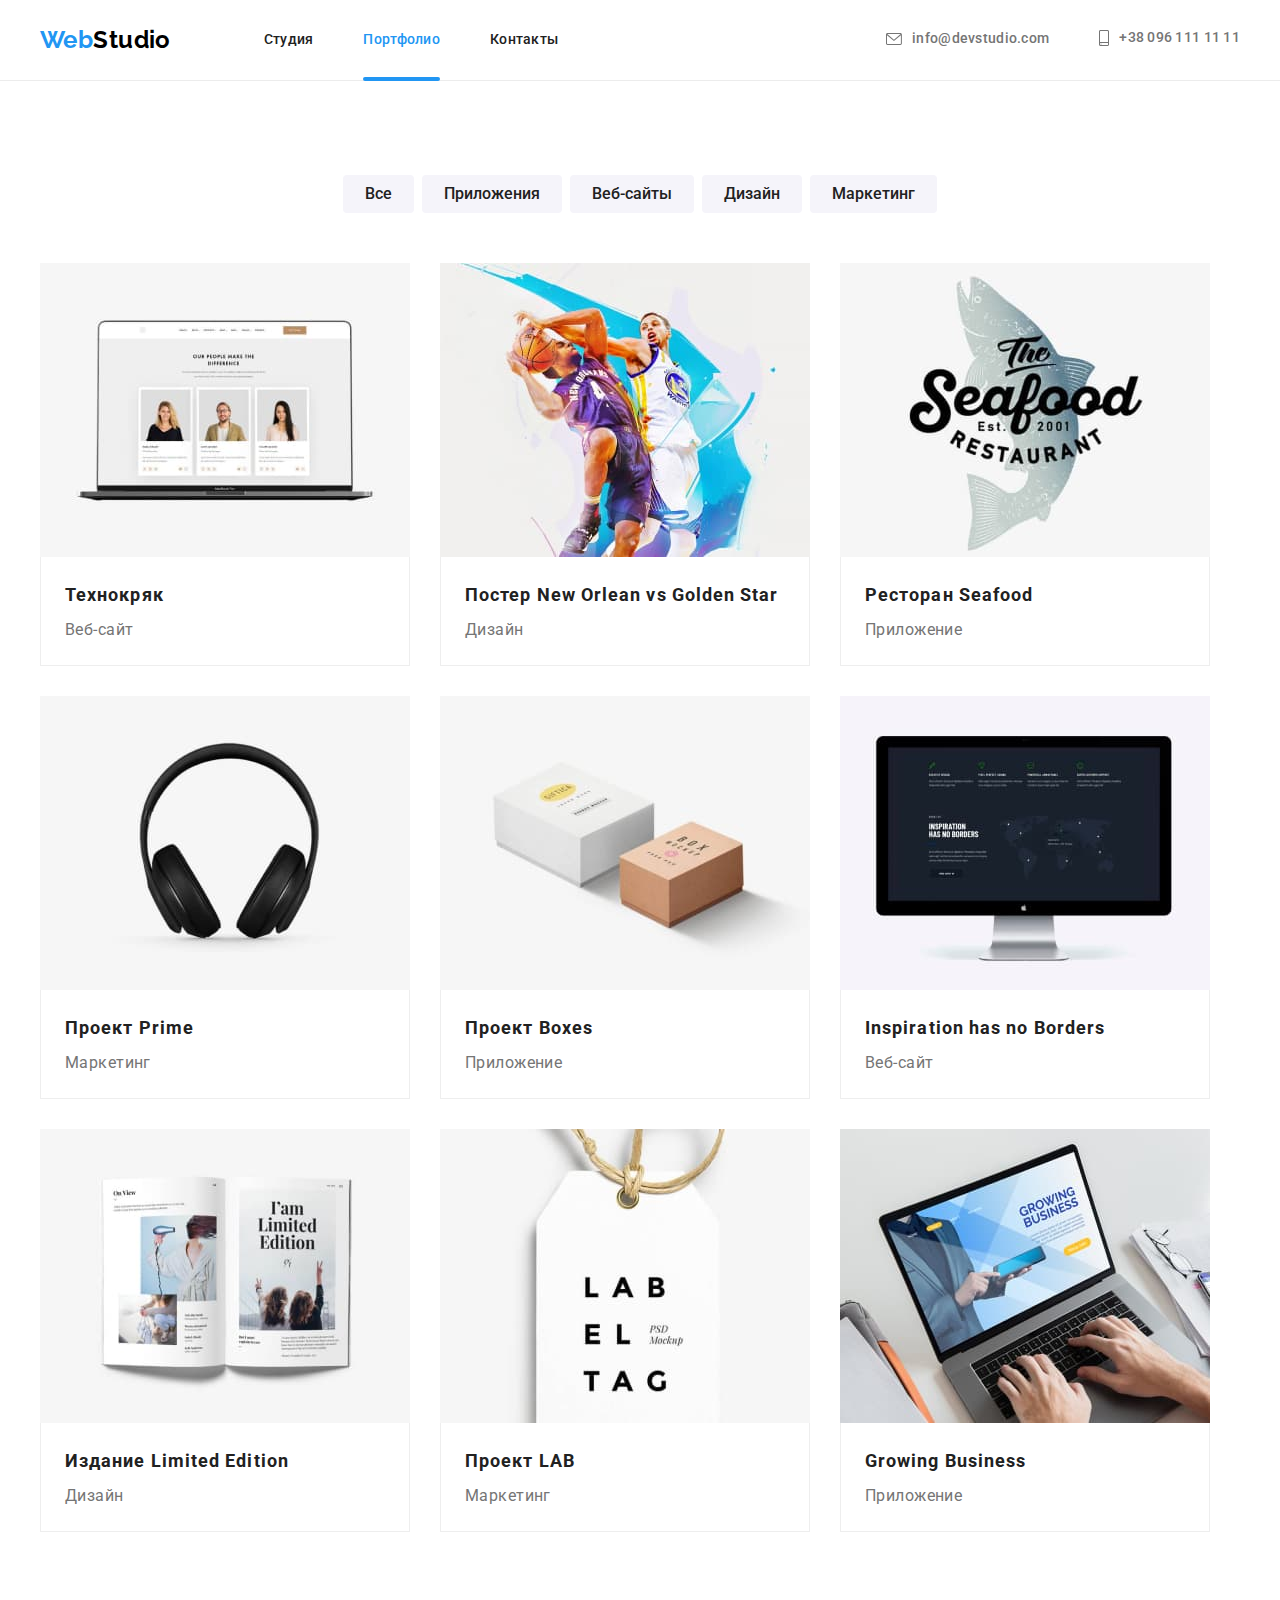
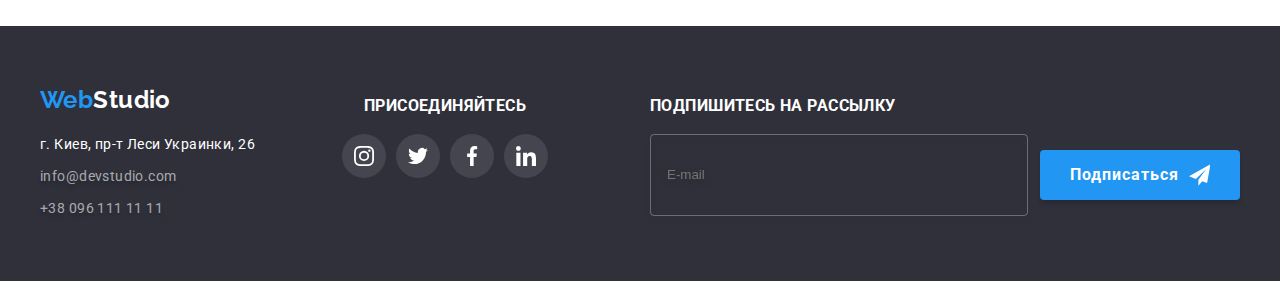
==== portfolio.html @ 9d2667f2 "Закончил разметку блоков" ====
<!DOCTYPE html>
<html lang="ru">
<head>
    <meta charset="UTF-8">
    <meta http-equiv="X-UA-Compatible" content="IE=edge">
    <meta name="viewport" content="width=device-width, initial-scale=1.0">
    <title>Портфолио</title>
    <link rel="preconnect" href="https://fonts.googleapis.com">
    <link rel="preconnect" href="https://fonts.gstatic.com" crossorigin>
    <link href="https://fonts.googleapis.com/css2?family=Raleway:wght@700&family=Roboto:wght@400;500;700;900&display=swap"
        rel="stylesheet">
    <link rel="stylesheet" href="https://cdnjs.cloudflare.com/ajax/libs/modern-normalize/1.1.0/modern-normalize.min.css"
        integrity="sha512-wpPYUAdjBVSE4KJnH1VR1HeZfpl1ub8YT/NKx4PuQ5NmX2tKuGu6U/JRp5y+Y8XG2tV+wKQpNHVUX03MfMFn9Q=="
        crossorigin="anonymous" referrerpolicy="no-referrer" />
    <link rel="stylesheet" href="css/main.min.css" />
</head>
<body>
    
    <!-- Шапка -->
    <header class="header">
        <div class="container">
            <!-- Навигация по сайту -->
            <a href="./index.html" class="logo logo__head" lang="en">
                <span class="logo__accent">Web</span>Studio
            </a>
            <nav>
                <ul class="site-nav">
                    <li class="site-nav__item"><a href="./index.html"
                            class="site-nav__link">Студия</a></li>
                    <li class="site-nav__item"><a href="./portfolio.html" class="site-nav__link site-nav__link--current">Портфолио</a></li>
                    <li class="site-nav__item"><a href="#" class="site-nav__link">Контакты</a></li>
                </ul>
            </nav>
            <ul class="contact-nav">
                <li class="contact-nav__item">
                    <a href="mailto:info@devstudio.com" class="contact-nav__link">
                        <svg class="contact-nav__icon contact-nav__icon--mail">
                            <use href="./images/icons.svg#icon-envelope-hover"></use>
                        </svg>
                        info@devstudio.com</a>
                </li>
                <li class="contact-nav__item">
                    <a href="tel:+380961111111" class="contact-nav__link">
                        <svg class="contact-nav__icon contact-nav__icon--tel">
                            <use href="./images/icons.svg#icon-smartphone"></use>
                        </svg>
                        +38 096 111 11 11
                    </a>
                </li>
            </ul>
        </div>
    </header>

    <!-- Раздел с уникальным контентом -->
    <main>
        <!-- Секция с набором проектов и их сортировкой -->
        <section class="section section--portfolio">
            <div class="container">
                <h1 class="section__title section__title--hide">Портфолио</h1>
                <ul class="filter">
                    <li class="filter__item"><button type="button" class="filter__button">Все</button></li>
                    <li class="filter__item"><button type="button" class="filter__button">Приложения</button></li>
                    <li class="filter__item"><button type="button" class="filter__button">Веб-сайты</button></li>
                    <li class="filter__item"><button type="button" class="filter__button">Дизайн</button></li>
                    <li class="filter__item"><button type="button" class="filter__button">Маркетинг</button></li>
                </ul>

                <ul class="card-set">
                    <li class="card-set__item">
                        <article class="project">
                            <a href="#" class="project__link"> 
                                <div class="poster">
                                    <p class="poster__text">Технокряк это современная площадка распространения коронавируса. Компании используют эту
                                        платформу для цифрового
                                        шпионажа и атак на защищённые сервера конкурентов.
                                    </p>
                                    <img class="poster__img" src="images/poster1.jpg" alt="Технокряк">
                                </div>
                                <div class="content">
                                    <h2 class="content__title">Технокряк</h2>
                                    <p class="content__text">Веб-сайт</p>
                                </div>
                            </a>
                        </article>
                    </li>
                    <li class="card-set__item">
                        <article class="project">
                            <a href="#" class="project__link">
                                <div class="poster">
                                    <p class="poster__text">Технокряк это современная площадка распространения коронавируса. 
                                        Компании используют эту платформу для цифрового
                                        шпионажа и атак на защищённые сервера конкурентов.
                                    </p>
                                    <img class="poster__img" src="images/poster2.jpg" alt="Постер New Orlean vs Golden Star">
                                </div>
                                <div class="content">
                                    <h2 class="content__title">Постер <span lang="en">New Orlean vs Golden Star</span></h2>
                                    <p class="content__text">Дизайн</p>
                                </div>
                            </a>
                        </article>
                    </li>
                    <li class="card-set__item">
                        <article class="project">
                            <a href="#" class="project__link">
                                <div class="poster">
                                    <p class="poster__text">Технокряк это современная площадка распространения коронавируса.
                                        Компании используют эту платформу для цифрового
                                        шпионажа и атак на защищённые сервера конкурентов.
                                    </p>
                                    <img src="images/poster3.jpg" alt="Ресторан Seafood" width="370">
                                </div>                           
                                <div class="content">
                                    <h2 class="content__title">Ресторан <span lang="en">Seafood</span></h2>
                                    <p class="content__text">Приложение</p>
                                </div>
                            </a>
                        </article>
                    </li>
                    <li class="card-set__item">
                        <article class="project">
                            <a href="#" class="project__link">
                                <div class="poster">
                                    <p class="poster__text">Технокряк это современная площадка распространения коронавируса.
                                        Компании используют эту платформу для цифрового
                                        шпионажа и атак на защищённые сервера конкурентов.
                                    </p>
                                    <img src="images/poster4.jpg" alt="Проект Prime" width="370">
                                </div>
                                <div class="content">
                                    <h2 class="content__title">Проект <span lang="en">Prime</span></h2>
                                    <p class="content__text">Маркетинг</p>
                                </div>
                            </a>
                        </article>
                    </li>
                    <li class="card-set__item">
                        <article class="project">
                            <a href="#" class="project__link">
                                <div class="poster">
                                    <p class="poster__text">Технокряк это современная площадка распространения коронавируса.
                                        Компании используют эту платформу для цифрового
                                        шпионажа и атак на защищённые сервера конкурентов.
                                    </p>
                                    <img src="images/poster5.jpg" alt="Проект Boxes" width="370">
                                </div> 
                                <div class="content">
                                    <h2 class="content__title">Проект <span lang="en">Boxes</span></h2>
                                    <p class="content__text">Приложение</p>
                                </div>
                            </a>
                        </article>
                    </li>
                    <li class="card-set__item">
                        <article class="project">
                            <a href="#" class="project__link">
                                <div class="poster">
                                    <p class="poster__text">Технокряк это современная площадка распространения коронавируса.
                                        Компании используют эту платформу для цифрового
                                        шпионажа и атак на защищённые сервера конкурентов.
                                    </p>
                                    <img src="images/poster6.jpg" alt="Inspiration has no Borders" width="370">
                                </div>
                                <div class="content">
                                    <h2 class="content__title" lang="en">Inspiration has no Borders</h2>
                                    <p class="content__text">Веб-сайт</p>
                                </div>
                            </a>
                        </article>
                    </li>
                    <li class="card-set__item">
                        <article class="project">
                            <a href="#" class="project__link">
                                <div class="poster">
                                    <p class="poster__text">Технокряк это современная площадка распространения коронавируса.
                                        Компании используют эту платформу для цифрового
                                        шпионажа и атак на защищённые сервера конкурентов.
                                    </p>
                                    <img src="images/poster7.jpg" alt="Издание Limited Edition" width="370">
                                </div>
                                <div class="content">
                                    <h2 class="content__title">Издание <span lang="en">Limited Edition</span></h2>
                                    <p class="content__text">Дизайн</p>
                                </div>
                            </a>
                        </article>
                    </li>
                    <li class="card-set__item">
                        <article class="project">
                            <a href="#" class="project__link">
                                <div class="poster">
                                    <p class="poster__text">Технокряк это современная площадка распространения коронавируса.
                                        Компании используют эту платформу для цифрового
                                        шпионажа и атак на защищённые сервера конкурентов.
                                    </p>
                                    <img src="images/poster8.jpg" alt="Проект LAB" width="370">
                                </div>
                                <div class="content">
                                    <h2 class="content__title">Проект <span lang="en">LAB</span></h2>
                                    <p class="content__text">Маркетинг</p>
                                </div>
                            </a>
                        </article>
                    </li>
                    <li class="card-set__item">
                        <article class="project">
                            <a href="#" class="project__link">
                                <div class="poster">
                                    <p class="poster__text">Технокряк это современная площадка распространения коронавируса.
                                        Компании используют эту платформу для цифрового
                                        шпионажа и атак на защищённые сервера конкурентов.
                                    </p>
                                    <img src="images/poster9.jpg" alt="Growing Business" width="370">
                                </div>
                                <div class="content">
                                    <h2 class="content__title" lang="en">Growing Business</h2>
                                    <p class="content__text">Приложение</p>
                                </div>
                            </a>
                        </article>
                    </li>
                </ul>
            </div>
        </section>
    </main>

    <!-- Подвал -->
    <footer class="footer">
        <div class="container">
            <div class="connection">
                <a href="./index.html" class="logo logo__foot" lang="en">
                    <span class="logo__accent">Web</span>Studio</a>
                <address>
                    <ul class="address">
                        <li class="address__item">
                            <a href="https://goo.gl/maps/6MaBWdPsoocgWnQo9" class="address__link">
                                г. Киев, пр-т Леси Украинки, 26</a>
                        </li>
                        <li class="address__item">
                            <a href="mailto:info@devstudio.com" class="address__link--opacity">info@devstudio.com</a>
                        </li>
                        <li class="address__item">
                            <a href="tel:+380961111111" class="address__link--opacity">+38 096 111 11 11</a>
                        </li>
                    </ul>
                </address>
            </div>
            <div class="join-us">
                <h3 class="join-us__title">Присоединяйтесь</h3>
                <ul class="colladge-join">
                    <li class="colladge-join__item">
                        <a href="https://www.instagram.com/" class="colladge-join__link">
                            <svg class="colladge-join__icon">
                                <use href="./images/icons.svg#icon-instagram"></use>
                            </svg>
                        </a>
                    </li>
                    <li class="colladge-join__item">
                        <a href="https://twitter.com/" class="colladge-join__link">
                            <svg class="colladge-join__icon">
                                <use href="./images/icons.svg#icon-twitter"></use>
                            </svg>
                        </a>
                    </li>
                    <li class="colladge-join__item">
                        <a href="https://facebook.com/" class="colladge-join__link">
                            <svg class="colladge-join__icon">
                                <use href="./images/icons.svg#icon-facebook"></use>
                            </svg>
                        </a>
                    </li>
                    <li class="colladge-join__item">
                        <a href="https://linkedin.com/" class="colladge-join__link">
                            <svg class="colladge-join__icon">
                                <use href="./images/icons.svg#icon-linkedin"></use>
                            </svg>
                        </a>
                    </li>
                </ul>
            </div>
            <form class="subscribe">
                <h3 class="subscribe__title">Подпишитесь на рассылку</h3>
                <div class="subscribe__field">
                    <label class="subscribe__label">
                        <input type="email" name="email" class="subscribe__input" placeholder="E-mail" />
                    </label>
                    <button type="submit" class="button subscribe__button">
                        <span class="subscribe__button--text">
                            Подписаться
                            <svg class="subscribe__icon">
                                <use href="./images/icons.svg#telegram"></use>
                            </svg>
                        </span>
                    </button>
                </div>
            </form>
        </div>
    </footer>
</body>
</html>
---- css/main.min.css ----
body{margin:auto;background-color:#fff;color:#757575;font-family:Roboto,sans-serif;font-size:14px;font-weight:400;letter-spacing:.03em}h1,h2,h3,h4,h5,h6,p,ul{margin-top:0;margin-bottom:0}ul{padding:0;list-style:none}@media screen and (min-width: 480px){.container{width:480px;margin:0 auto;padding-left:15px;padding-right:15px}}@media screen and (min-width: 768px){.container{width:768px}}@media screen and (min-width: 1200px){.container{width:1200px}}.button{text-align:center;color:#fff;background-color:#2196f3;-webkit-box-shadow:0px 4px 4px rgba(0,0,0,0.15);box-shadow:0px 4px 4px rgba(0,0,0,0.15);font-family:Roboto,sans-serif;font-weight:700;font-size:16px;line-height:1.87;letter-spacing:0.06em;cursor:pointer;border:none;border-radius:4px;padding:10px 30px;margin:0 auto;width:200px;height:50px;-webkit-transition:color 250ms cubic-bezier(0.4, 0, 0.2, 1),background-color 250ms cubic-bezier(0.4, 0, 0.2, 1);transition:color 250ms cubic-bezier(0.4, 0, 0.2, 1),background-color 250ms cubic-bezier(0.4, 0, 0.2, 1)}.button:hover,.button:focus{color:#2196f3;background-color:#fff}.logo{color:#000;font-family:Raleway, sans-serif;font-weight:700;font-size:26px;line-height:1.2;text-decoration:none}@media screen and (min-width: 480px){.section{margin:auto;color:var(--primary-text-color);line-height:1.71}}@media screen and (min-width: 1200px){.section{margin-bottom:94px}}.section--team{background-color:#f5f4fa}@media screen and (min-width: 1200px){.section--team{margin-bottom:0}}@media screen and (min-width: 1200px){.section--clients{margin-bottom:0}}@media screen and (min-width: 480px){.section__title{color:#212121;font-weight:700;font-size:28px;line-height:1.17;text-align:center}}@media screen and (min-width: 1200px){.section__title{font-size:36px;margin-bottom:50px}}.section__title--hide{display:none}@media screen and (min-width: 480px){.section__title--team{padding-top:60px;margin-bottom:30px}}@media screen and (min-width: 1200px){.section__title--team{padding-top:94px;margin-bottom:50px}}.section--portfolio{margin-bottom:0}@media screen and (min-width: 480px){.section--hide{display:none}}@media screen and (min-width: 768px){.section--hide{display:none}}@media screen and (min-width: 1200px){.section--hide{display:-webkit-box;display:-ms-flexbox;display:flex}}.header{border-bottom:1px solid #ececec}@media screen and (min-width: 480px){.header .container{display:-webkit-box;display:-ms-flexbox;display:flex}}@media screen and (min-width: 768px){.header .container{-webkit-box-align:center;-ms-flex-align:center;align-items:center;-webkit-box-pack:start;-ms-flex-pack:start;justify-content:flex-start}}@media screen and (min-width: 480px){.logo{font-size:24px;line-height:1.16}}.logo__accent{color:#2196f3}@media screen and (min-width: 480px){.site-nav{display:none}}@media screen and (min-width: 768px){.site-nav{display:-webkit-box;display:-ms-flexbox;display:flex;margin-left:88px}}@media screen and (min-width: 1200px){.site-nav{margin-left:93px}}.site-nav__item{position:relative}.site-nav__item:not(:last-child){margin-right:50px}.site-nav__link{display:block;padding-top:32px;padding-bottom:32px;color:#212121;font-weight:500;line-height:1.14;letter-spacing:0.02em;text-decoration:none}.site-nav__link:hover,.site-nav__link:focus{color:#2196f3}.site-nav__link--current{color:#2196f3}.site-nav__link--current::after{content:'';position:absolute;width:100%;height:4px;left:0;bottom:-1px;background-color:#2196f3;border-radius:2px}.contact-nav__link{display:-webkit-inline-box;display:-ms-inline-flexbox;display:inline-flex;-webkit-box-align:center;-ms-flex-align:center;align-items:center;color:#757575;font-weight:500;line-height:1.14;letter-spacing:0.02em;text-decoration:none;-webkit-transition:color 250ms cubic-bezier(0.4, 0, 0.2, 1);transition:color 250ms cubic-bezier(0.4, 0, 0.2, 1)}.contact-nav__link:hover,.contact-nav__link:focus{color:#2196f3}.contact-nav__link:hover .contact-nav__icon--mail,.contact-nav__link:focus .contact-nav__icon--mail{fill:#2196f3}.contact-nav__link:hover .contact-nav__icon--tel,.contact-nav__link:focus .contact-nav__icon--tel{fill:#2196f3}.contact-nav__icon{margin-right:10px;fill:#757575;-webkit-transition:fill 250ms cubic-bezier(0.4, 0, 0.2, 1);transition:fill 250ms cubic-bezier(0.4, 0, 0.2, 1)}.contact-nav__icon--mail{width:16px;height:12px}.contact-nav__icon--tel{width:10px;height:16px}@media screen and (min-width: 480px){.contact-nav{display:none}}@media screen and (min-width: 768px){.contact-nav{display:-webkit-box;display:-ms-flexbox;display:flex;-webkit-box-orient:vertical;-webkit-box-direction:normal;-ms-flex-direction:column;flex-direction:column;margin-left:auto}.contact-nav__item:last-child{margin-left:0}.contact-nav__item+.contact-nav__item{margin-top:10px}}@media screen and (min-width: 1200px){.contact-nav{-webkit-box-orient:horizontal;-webkit-box-direction:normal;-ms-flex-direction:row;flex-direction:row;margin-left:auto;-webkit-box-align:center;-ms-flex-align:center;align-items:center}.contact-nav__item:last-child{margin-left:50px}.contact-nav__item+.contact-nav__item{margin-top:0}}@media screen and (min-width: 480px){.hero{margin:auto;max-width:480px;height:400px;text-align:center;background-image:-webkit-gradient(linear, left top, right top, from(rgba(47,48,58,0.4)), to(rgba(47,48,58,0.4))),url(../images/hero.jpg);background-image:linear-gradient(to right, rgba(47,48,58,0.4), rgba(47,48,58,0.4)),url(../images/hero.jpg);margin-bottom:60px}}@media screen and (min-width: 768px){.hero{max-width:768px;background-image:-webkit-gradient(linear, left top, right top, from(rgba(47,48,58,0.4)), to(rgba(47,48,58,0.4))),url(../images/hero.jpg);background-image:linear-gradient(to right, rgba(47,48,58,0.4), rgba(47,48,58,0.4)),url(../images/hero.jpg)}}@media screen and (min-width: 1200px){.hero{background-color:#2f303a;text-align:center;margin-bottom:94px;max-width:1600px;height:600px;margin-bottom:94px;background-image:-webkit-gradient(linear, left top, right top, from(rgba(47,48,58,0.4)), to(rgba(47,48,58,0.4))),url(../images/hero.jpg);background-image:linear-gradient(to right, rgba(47,48,58,0.4), rgba(47,48,58,0.4)),url(../images/hero.jpg)}}@media screen and (min-width: 480px){.hero__title{font-size:26px;line-height:1.62;text-align:center;letter-spacing:0.06em;text-transform:uppercase;color:#fff;padding-top:118px;margin-bottom:30px}}@media screen and (min-width: 1200px){.hero__title{font-size:44px;line-height:1.36;padding-top:200px}}@media screen and (min-width: 480px){.features{display:-webkit-box;display:-ms-flexbox;display:flex;-webkit-box-orient:vertical;-webkit-box-direction:normal;-ms-flex-direction:column;flex-direction:column}}@media screen and (min-width: 768px){.features{-webkit-box-orient:horizontal;-webkit-box-direction:normal;-ms-flex-direction:row;flex-direction:row;-ms-flex-wrap:wrap;flex-wrap:wrap;-webkit-box-pack:justify;-ms-flex-pack:justify;justify-content:space-between}}@media screen and (min-width: 1200px){.features{-ms-flex-wrap:nowrap;flex-wrap:nowrap;width:calc((100% - 90px) / 4);color:#757575}}@media screen and (min-width: 480px){.features__item{display:-webkit-box;display:-ms-flexbox;display:flex;-webkit-box-orient:vertical;-webkit-box-direction:normal;-ms-flex-direction:column;flex-direction:column;margin-bottom:30px}.features__item:last-child{margin-bottom:60px}}@media screen and (min-width: 768px){.features__item{-webkit-box-align:center;-ms-flex-align:center;align-items:center;max-width:354px}}@media screen and (min-width: 1200px){.features__item{max-width:270px;margin-bottom:0}.features__item:not(:last-child){margin-right:30px}.features__item:last-child{margin-bottom:0}}.features__title{color:#212121;font-size:14px;line-height:1.14;font-weight:700;text-transform:uppercase;text-align:center;margin-bottom:10px}@media screen and (min-width: 480px){.features__wrap{display:-webkit-box;display:-ms-flexbox;display:flex;-webkit-box-orient:vertical;-webkit-box-direction:normal;-ms-flex-direction:column;flex-direction:column;-webkit-box-align:center;-ms-flex-align:center;align-items:center;background:#f5f4fa;border-radius:4px;margin-bottom:30px;max-width:450px}}@media screen and (min-width: 768px){.features__wrap{max-width:354px}}@media screen and (min-width: 1200px){.features__wrap{display:-webkit-inline-box;display:-ms-inline-flexbox;display:inline-flex;max-width:270px}}@media screen and (min-width: 480px){.features__icon{width:70px;height:70px;margin:25px 190px}}@media screen and (min-width: 1200px){.features__icon{margin:25px 100px}}.our-work{display:-webkit-box;display:-ms-flexbox;display:flex}.our-work__item{position:relative;display:-webkit-inline-box;display:-ms-inline-flexbox;display:inline-flex}.our-work__item:not(:last-child){margin-right:30px}.description{position:absolute;width:100%;height:70px;left:0;bottom:0;background:rgba(47,48,58,0.8)}.description__text{padding:27px 82px;font-weight:700;line-height:16px;text-align:center;text-transform:uppercase;color:#fff}@media screen and (min-width: 480px){.our-team{font-size:16px;line-height:19px;display:-webkit-box;display:-ms-flexbox;display:flex;-webkit-box-orient:vertical;-webkit-box-direction:normal;-ms-flex-direction:column;flex-direction:column;color:#757575;padding-bottom:60px}}@media screen and (min-width: 768px){.our-team{-webkit-box-orient:horizontal;-webkit-box-direction:normal;-ms-flex-direction:row;flex-direction:row;-ms-flex-wrap:wrap;flex-wrap:wrap;-webkit-box-pack:justify;-ms-flex-pack:justify;justify-content:space-between}}@media screen and (min-width: 1200px){.our-team{-ms-flex-wrap:nowrap;flex-wrap:nowrap;padding-bottom:94px}}@media screen and (min-width: 480px){.our-team__item{background:#fff;-webkit-box-shadow:0px 1px 3px rgba(0,0,0,0.12),0px 1px 1px rgba(0,0,0,0.14),0px 2px 1px rgba(0,0,0,0.2);box-shadow:0px 1px 3px rgba(0,0,0,0.12),0px 1px 1px rgba(0,0,0,0.14),0px 2px 1px rgba(0,0,0,0.2);border-radius:0px 0px 4px 4px}.our-team__item:not(:last-child){margin-bottom:30px}}@media screen and (min-width: 768px){.our-team__item:not(:last-child){margin-bottom:0px}.our-team__item:nth-child(-n+2){margin-bottom:30px}}@media screen and (min-width: 1200px){.our-team__item:not(:last-child){margin-right:30px;margin-bottom:0}}.workers__title{text-align:center;color:#212121;font-weight:500;font-size:16px;line-height:18.75px;margin-bottom:10px}@media screen and (min-width: 480px){.workers__photo{max-width:450px;display:block;margin-bottom:30px}}@media screen and (min-width: 768px){.workers__photo{max-width:354px}}@media screen and (min-width: 1200px){.workers__photo{max-width:270px}}.workers__text{text-align:center;margin-bottom:16px}.colladge{display:-webkit-box;display:-ms-flexbox;display:flex;-webkit-box-pack:center;-ms-flex-pack:center;justify-content:center;padding-bottom:30px}.colladge__link{display:-webkit-inline-box;display:-ms-inline-flexbox;display:inline-flex;width:44px;height:44px;background-size:contain;border-radius:50%;background-color:#fff;-webkit-transition:background-color 250ms cubic-bezier(0.4, 0, 0.2, 1);transition:background-color 250ms cubic-bezier(0.4, 0, 0.2, 1)}.colladge__link:hover,.colladge__link:focus{background-color:#2196f3}.colladge__link:hover .colladge__icon,.colladge__link:focus .colladge__icon{fill:#fff}.colladge__icon{width:20px;height:20px;margin:12px;fill:#afb1b8;-webkit-transition:fill 250ms cubic-bezier(0.4, 0, 0.2, 1);transition:fill 250ms cubic-bezier(0.4, 0, 0.2, 1)}.colladge__item:not(:last-child){margin-right:10px}@media screen and (min-width: 480px){.client-list{display:-webkit-box;display:-ms-flexbox;display:flex;-ms-flex-wrap:wrap;flex-wrap:wrap;-webkit-box-pack:justify;-ms-flex-pack:justify;justify-content:space-between}.client-list__item{margin-bottom:30px}.client-list__item:nth-last-child(-n+2){margin-bottom:60px}}@media screen and (min-width: 768px){.client-list{-webkit-box-pack:center;-ms-flex-pack:center;justify-content:center}.client-list__item{margin-right:30px}.client-list__item:nth-last-child(3n+1){margin-right:0}}@media screen and (min-width: 1200px){.client-list{-webkit-box-orient:horizontal;-webkit-box-direction:normal;-ms-flex-direction:row;flex-direction:row;-webkit-box-pack:center;-ms-flex-pack:center;justify-content:center}.client-list__item:not(:last-child){margin-right:30px}}.client-list__link{display:block;width:170px;height:92px;border:1px solid;color:#afb1b8;-webkit-box-sizing:border-box;box-sizing:border-box;border-radius:4px;-webkit-transition:color 250ms cubic-bezier(0.4, 0, 0.2, 1);transition:color 250ms cubic-bezier(0.4, 0, 0.2, 1)}@media screen and (min-width: 480px){.client-list__link{position:relative;min-width:210px}}@media screen and (min-width: 768px){.client-list__link{min-width:226px}}@media screen and (min-width: 1200px){.client-list__link{min-width:170px}}.client-list__link:hover,.client-list__link:focus{color:#2196f3}.client-list__link:hover .client-list__icon--corp1,.client-list__link:focus .client-list__icon--corp1,.client-list__link:hover .client-list__icon--corp2,.client-list__link:focus .client-list__icon--corp2,.client-list__link:hover .client-list__icon--corp3,.client-list__link:focus .client-list__icon--corp3,.client-list__link:hover .client-list__icon--corp4,.client-list__link:focus .client-list__icon--corp4,.client-list__link:hover .client-list__icon--corp5,.client-list__link:focus .client-list__icon--corp5,.client-list__link:hover .client-list__icon--corp6,.client-list__link:focus .client-list__icon--corp6{fill:#2196f3}.client-list__icon{fill:#afb1b8;-webkit-transition:fill 250ms cubic-bezier(0.4, 0, 0.2, 1);transition:fill 250ms cubic-bezier(0.4, 0, 0.2, 1)}.client-list__icon--corp1{content:'';position:absolute;top:50%;left:50%;-webkit-transform:translate(-50%, -50%);transform:translate(-50%, -50%);width:41px;height:46.7px}.client-list__icon--corp2{content:'';position:absolute;top:50%;left:50%;-webkit-transform:translate(-50%, -50%);transform:translate(-50%, -50%);width:40px;height:52px}.client-list__icon--corp3{content:'';position:absolute;top:50%;left:50%;-webkit-transform:translate(-50%, -50%);transform:translate(-50%, -50%);width:43px;height:41px}.client-list__icon--corp4{content:'';position:absolute;top:50%;left:50%;-webkit-transform:translate(-50%, -50%);transform:translate(-50%, -50%);width:84px;height:40px}.client-list__icon--corp5{content:'';position:absolute;top:50%;left:50%;-webkit-transform:translate(-50%, -50%);transform:translate(-50%, -50%);width:62px;height:45px}.client-list__icon--corp6{content:'';position:absolute;top:50%;left:50%;-webkit-transform:translate(-50%, -50%);transform:translate(-50%, -50%);width:94px;height:44px}.footer{background-color:#2f303a}@media screen and (min-width: 480px){.footer .container{display:-webkit-box;display:-ms-flexbox;display:flex;-webkit-box-orient:vertical;-webkit-box-direction:normal;-ms-flex-direction:column;flex-direction:column;-webkit-box-pack:center;-ms-flex-pack:center;justify-content:center}}@media screen and (min-width: 768px){.footer .container{-webkit-box-orient:horizontal;-webkit-box-direction:normal;-ms-flex-direction:row;flex-direction:row}.footer .container:last-child{-ms-flex-wrap:wrap;flex-wrap:wrap;-webkit-box-pack:justify;-ms-flex-pack:justify;justify-content:space-between}}@media screen and (min-width: 1200px){.footer .container{-webkit-box-orient:horizontal;-webkit-box-direction:normal;-ms-flex-direction:row;flex-direction:row}}@media screen and (min-width: 480px){.connection{display:-webkit-box;display:-ms-flexbox;display:flex;-webkit-box-orient:vertical;-webkit-box-direction:normal;-ms-flex-direction:column;flex-direction:column;-webkit-box-align:center;-ms-flex-align:center;align-items:center}}@media screen and (min-width: 768px){.connection{padding-left:61px}}@media screen and (min-width: 1200px){.connection{display:inline-block;padding-left:0}}.logo__foot{color:#fff;display:inline-block;padding-top:60px;margin-bottom:20px}@media screen and (min-width: 480px){.address{display:-webkit-box;display:-ms-flexbox;display:flex;-webkit-box-orient:vertical;-webkit-box-direction:normal;-ms-flex-direction:column;flex-direction:column;-webkit-box-align:center;-ms-flex-align:center;align-items:center;font-style:normal;padding-bottom:60px}}@media screen and (min-width: 1200px){.address{display:-webkit-box;display:-ms-flexbox;display:flex;-webkit-box-orient:vertical;-webkit-box-direction:normal;-ms-flex-direction:column;flex-direction:column;-webkit-box-align:start;-ms-flex-align:start;align-items:flex-start;font-style:normal;padding-bottom:60px}}.address__link{color:#fff;font-style:inherit;line-height:1.71;text-decoration:none}.address__link:hover,.address__link:focus{color:#fff}.address__link--opacity{color:rgba(255,255,255,0.6);line-height:1.71;text-decoration:none;text-shadow:0px 4px 4px rgba(0,0,0,0.25)}.address__item:not(:last-child){margin-bottom:8px}@media screen and (min-width: 480px){.join-us{display:-webkit-box;display:-ms-flexbox;display:flex;-webkit-box-orient:vertical;-webkit-box-direction:normal;-ms-flex-direction:column;flex-direction:column;-webkit-box-align:center;-ms-flex-align:center;align-items:center;padding:0;margin-bottom:60px}}@media screen and (min-width: 768px){.join-us{padding-top:65px;padding-right:74px;margin-bottom:0}}@media screen and (min-width: 1200px){.join-us{padding:72px 0 100px 78px}}.join-us__title{font-weight:700;line-height:16px;text-transform:uppercase;color:#fff;margin-bottom:20px}.colladge-join{display:-webkit-box;display:-ms-flexbox;display:flex}.colladge-join__item:not(:last-child){margin-right:10px}.colladge-join__link{display:-webkit-box;display:-ms-flexbox;display:flex;border-radius:50%;background-color:rgba(255,255,255,0.1);-webkit-transition:background-color 250ms cubic-bezier(0.4, 0, 0.2, 1);transition:background-color 250ms cubic-bezier(0.4, 0, 0.2, 1)}.colladge-join__link:hover,.colladge-join__link:focus{background-color:#2196f3}.colladge-join__icon{width:20px;height:20px;margin:12px;fill:#fff}.subscribe{display:-webkit-box;display:-ms-flexbox;display:flex;-webkit-box-orient:vertical;-webkit-box-direction:normal;-ms-flex-direction:column;flex-direction:column;font-weight:700;line-height:16px;text-transform:uppercase;color:#fff;padding-top:72px;padding-left:93px}@media screen and (min-width: 480px){.subscribe{display:-webkit-box;display:-ms-flexbox;display:flex;-webkit-box-orient:vertical;-webkit-box-direction:normal;-ms-flex-direction:column;flex-direction:column;-webkit-box-align:center;-ms-flex-align:center;align-items:center;padding:0}}@media screen and (min-width: 768px){.subscribe{padding-left:151px}}@media screen and (min-width: 1200px){.subscribe{display:-webkit-inline-box;display:-ms-inline-flexbox;display:inline-flex;padding-top:72px;padding-left:0;margin-left:93px;-webkit-box-align:start;-ms-flex-align:start;align-items:flex-start}}.subscribe__title{margin-bottom:20px}@media screen and (min-width: 480px){.subscribe__field{display:-webkit-box;display:-ms-flexbox;display:flex;-webkit-box-orient:vertical;-webkit-box-direction:normal;-ms-flex-direction:column;flex-direction:column;-webkit-box-align:center;-ms-flex-align:center;align-items:center;margin-bottom:60px;min-width:100%}}@media screen and (min-width: 1200px){.subscribe__field{display:-webkit-inline-box;display:-ms-inline-flexbox;display:inline-flex;-webkit-box-orient:horizontal;-webkit-box-direction:normal;-ms-flex-direction:row;flex-direction:row}}.subscribe__field::-webkit-input-placeholder{font-size:16px;line-height:1.25;display:-webkit-box;display:flex;-webkit-box-align:center;align-items:center;color:rgba(255,255,255,0.6)}.subscribe__field:-ms-input-placeholder{font-size:16px;line-height:1.25;display:-ms-flexbox;display:flex;-ms-flex-align:center;align-items:center;color:rgba(255,255,255,0.6)}.subscribe__field::-ms-input-placeholder{font-size:16px;line-height:1.25;display:-ms-flexbox;display:flex;-ms-flex-align:center;align-items:center;color:rgba(255,255,255,0.6)}.subscribe__field::placeholder{font-size:16px;line-height:1.25;display:-webkit-box;display:-ms-flexbox;display:flex;-webkit-box-align:center;-ms-flex-align:center;align-items:center;color:rgba(255,255,255,0.6)}@media screen and (min-width: 480px){.subscribe__label{margin-bottom:20px}}@media screen and (min-width: 1200px){.subscribe__label{margin-bottom:0;margin-right:12px}}@media screen and (min-width: 480px){.subscribe__button{margin:auto}}@media screen and (min-width: 1200px){.subscribe__button__label+.subscribe__button__button{margin-left:12px}}.subscribe__input{height:50px;padding-top:15px;padding-bottom:15px;padding-left:16px;border:1px solid rgba(255,255,255,0.3);-webkit-filter:drop-shadow(0px 4px 4px rgba(0,0,0,0.15));filter:drop-shadow(0px 4px 4px rgba(0,0,0,0.15));border-radius:4px;background:transparent;color:#fff;outline:none}@media screen and (min-width: 480px){.subscribe__input{min-width:450px}}@media screen and (min-width: 1200px){.subscribe__input{min-width:358px}}.subscribe__input:focus{border-color:#2196f3;-webkit-transition:border-color 250ms cubic-bezier(0.4, 0, 0.2, 1);transition:border-color 250ms cubic-bezier(0.4, 0, 0.2, 1)}.subscribe__button:hover .subscribe__icon,.subscribe__button:focus .subscribe__icon{fill:#2196f3}.subscribe__button--text{display:-webkit-box;display:-ms-flexbox;display:flex;-webkit-box-pack:center;-ms-flex-pack:center;justify-content:center;-webkit-box-align:center;-ms-flex-align:center;align-items:center}.subscribe__icon{width:24px;height:24px;fill:#fff;margin-left:10px;-webkit-transition:fill 250ms cubic-bezier(0.4, 0, 0.2, 1);transition:fill 250ms cubic-bezier(0.4, 0, 0.2, 1)}@media screen and (min-width: 480px){.filter{display:-webkit-box;display:-ms-flexbox;display:flex;-ms-flex-wrap:wrap;flex-wrap:wrap;-webkit-box-pack:start;-ms-flex-pack:start;justify-content:flex-start;padding-top:60px;margin-bottom:40px}.filter__item:not(:last-child){margin-right:8px}.filter__item:nth-child(-n+3){margin-bottom:15px}}@media screen and (min-width: 768px){.filter{-webkit-box-pack:center;-ms-flex-pack:center;justify-content:center;margin-bottom:30px}.filter__item:nth-child(-n+3){margin-bottom:0}}@media screen and (min-width: 1200px){.filter{padding-top:94px;margin-bottom:50px}}.filter__button{padding:6px 22px;text-align:center;color:#212121;background-color:#f5f4fa;font-family:Roboto,sans-serif;font-weight:500;font-size:16px;line-height:1.62;cursor:pointer;border:none;-webkit-box-shadow:none;box-shadow:none;border-radius:4px;-webkit-transition:color 250ms cubic-bezier(0.4, 0, 0.2, 1),background-color 250ms cubic-bezier(0.4, 0, 0.2, 1),-webkit-box-shadow 250ms cubic-bezier(0.4, 0, 0.2, 1);transition:color 250ms cubic-bezier(0.4, 0, 0.2, 1),background-color 250ms cubic-bezier(0.4, 0, 0.2, 1),-webkit-box-shadow 250ms cubic-bezier(0.4, 0, 0.2, 1);transition:color 250ms cubic-bezier(0.4, 0, 0.2, 1),background-color 250ms cubic-bezier(0.4, 0, 0.2, 1),box-shadow 250ms cubic-bezier(0.4, 0, 0.2, 1);transition:color 250ms cubic-bezier(0.4, 0, 0.2, 1),background-color 250ms cubic-bezier(0.4, 0, 0.2, 1),box-shadow 250ms cubic-bezier(0.4, 0, 0.2, 1),-webkit-box-shadow 250ms cubic-bezier(0.4, 0, 0.2, 1)}.filter__button:hover,.filter__button:focus{color:#fff;background-color:#2196f3;-webkit-box-shadow:0px 3px 1px rgba(0,0,0,0.1),0px 1px 2px rgba(0,0,0,0.08),0px 2px 2px rgba(0,0,0,0.12);box-shadow:0px 3px 1px rgba(0,0,0,0.1),0px 1px 2px rgba(0,0,0,0.08),0px 2px 2px rgba(0,0,0,0.12)}.card-set{font-size:16px;line-height:1.87}@media screen and (min-width: 480px){.card-set{display:-webkit-box;display:-ms-flexbox;display:flex;-webkit-box-orient:vertical;-webkit-box-direction:normal;-ms-flex-direction:column;flex-direction:column;padding-bottom:60px}}@media screen and (min-width: 768px){.card-set{-webkit-box-orient:horizontal;-webkit-box-direction:normal;-ms-flex-direction:row;flex-direction:row;-ms-flex-wrap:wrap;flex-wrap:wrap;padding-bottom:60px}}@media screen and (min-width: 1200px){.card-set{padding-bottom:94px}}.card-set__item{-webkit-box-shadow:none;box-shadow:none;-webkit-transition:-webkit-box-shadow 250ms cubic-bezier(0.4, 0, 0.2, 1);transition:-webkit-box-shadow 250ms cubic-bezier(0.4, 0, 0.2, 1);transition:box-shadow 250ms cubic-bezier(0.4, 0, 0.2, 1);transition:box-shadow 250ms cubic-bezier(0.4, 0, 0.2, 1), -webkit-box-shadow 250ms cubic-bezier(0.4, 0, 0.2, 1)}.card-set__item:hover,.card-set__item:focus{-webkit-box-shadow:0px 1px 1px rgba(0,0,0,0.12),0px 4px 4px rgba(0,0,0,0.06),1px 4px 6px rgba(0,0,0,0.16);box-shadow:0px 1px 1px rgba(0,0,0,0.12),0px 4px 4px rgba(0,0,0,0.06),1px 4px 6px rgba(0,0,0,0.16)}@media screen and (min-width: 480px){.card-set__item{max-width:450px;margin-bottom:30px}}@media screen and (min-width: 768px){.card-set__item{max-width:354px;margin-right:30px}.card-set__item:nth-child(2n){margin-right:0}.card-set__item:last-child{margin-bottom:0}}@media screen and (min-width: 1200px){.card-set__item{max-width:370px}.card-set__item:nth-child(2n){margin-right:30px}.card-set__item:nth-child(3n){margin-right:0}.card-set__item:nth-last-child(-n+3){margin-bottom:0}}.project__link{position:relative;text-decoration:none;color:#757575;background:#fff}.project__link:hover .poster::before,.project__link:hover .poster__text,.project__link:focus .poster::before,.project__link:focus .poster__text{-webkit-transform:translateY(0);transform:translateY(0)}@media screen and (min-width: 480px){.project__link{display:-webkit-box;display:-ms-flexbox;display:flex;-webkit-box-orient:vertical;-webkit-box-direction:normal;-ms-flex-direction:column;flex-direction:column;max-width:450px}}@media screen and (min-width: 768px){.project__link{max-width:354px}}@media screen and (min-width: 1200px){.project__link{max-width:370px}}.poster{position:relative;overflow:hidden;display:-webkit-inline-box;display:-ms-inline-flexbox;display:inline-flex}@media screen and (min-width: 480px){.poster{max-width:450px}}@media screen and (min-width: 768px){.poster{max-width:354px}}@media screen and (min-width: 1200px){.poster{max-width:370px}}.poster::before{content:'';display:-webkit-inline-box;display:-ms-inline-flexbox;display:inline-flex;position:absolute;width:100%;height:100%;top:0;left:0;background:rgba(33,150,243,0.9);-webkit-transform:translateY(calc(100% + 1px));transform:translateY(calc(100% + 1px));-webkit-transition:-webkit-transform 250ms cubic-bezier(0.4, 0, 0.2, 1);transition:-webkit-transform 250ms cubic-bezier(0.4, 0, 0.2, 1);transition:transform 250ms cubic-bezier(0.4, 0, 0.2, 1);transition:transform 250ms cubic-bezier(0.4, 0, 0.2, 1), -webkit-transform 250ms cubic-bezier(0.4, 0, 0.2, 1)}.poster__text{position:absolute;width:100%;height:100%;top:0;left:0;font-weight:400;font-size:18px;line-height:1.56;color:#fff;-webkit-transform:translateY(100%);transform:translateY(100%);-webkit-transition:-webkit-transform 250ms cubic-bezier(0.4, 0, 0.2, 1);transition:-webkit-transform 250ms cubic-bezier(0.4, 0, 0.2, 1);transition:transform 250ms cubic-bezier(0.4, 0, 0.2, 1);transition:transform 250ms cubic-bezier(0.4, 0, 0.2, 1), -webkit-transform 250ms cubic-bezier(0.4, 0, 0.2, 1)}@media screen and (min-width: 480px){.poster__text{padding:77px 24px}}@media screen and (min-width: 768px){.poster__text{padding:49px 24px}}@media screen and (min-width: 1200px){.poster__text{padding:63px 24px}}.content{border-left:1px solid #eeeeee;border-right:1px solid #eeeeee;border-bottom:1px solid #eeeeee;padding-top:20px}.content__title{color:#212121;font-weight:700;font-size:18px;line-height:2;letter-spacing:0.06em;margin-bottom:2px;padding-left:24px}.content__text{padding-bottom:20px;padding-left:24px}.backdrop{position:fixed;top:0;left:0;width:100%;height:100%;background-color:rgba(0,0,0,0.5)}.backdrop.is-hidden{opacity:0;pointer-events:none;visibility:hidden}.modal{position:absolute;top:50%;left:50%;-webkit-transform:translate(-50%, -50%);transform:translate(-50%, -50%);width:528px;height:581px;background-color:#fff}.modal__button{position:absolute;top:0;right:0;width:30px;height:30px;background:#ffffff;border:1px solid rgba(0,0,0,0.1);-webkit-box-sizing:border-box;box-sizing:border-box;border-radius:50%;margin-right:8px;margin-top:8px;padding:0}.modal__button:hover,.modal__button:focus{cursor:pointer}.modal__button:hover .modal__close-icon,.modal__button:focus .modal__close-icon{fill:#2196f3;-webkit-transition:fill 250ms cubic-bezier(0.4, 0, 0.2, 1);transition:fill 250ms cubic-bezier(0.4, 0, 0.2, 1)}.modal__close-icon{position:absolute;top:50;right:50;-webkit-transform:translate(-50%, -50%);transform:translate(-50%, -50%);width:11px;height:11px;fill:#000}.form{padding:40px 39px 40px 41px}.form__title{font-weight:700;font-size:20px;line-height:1.15;text-align:center;color:#212121;margin-bottom:12px}.form-field{position:relative;display:-webkit-box;display:-ms-flexbox;display:flex;-webkit-box-orient:vertical;-webkit-box-direction:normal;-ms-flex-direction:column;flex-direction:column;margin-bottom:10px}.form-field__text{font-weight:400;font-size:12px;line-height:1.16;letter-spacing:0.01em;color:#757575;margin-bottom:4px}.form-field__input{height:40px;border:1px solid rgba(33,33,33,0.2);border-radius:4px;padding-left:42px;outline:none}.form-field__input:focus{border-color:#2196f3;-webkit-transition:border-color 250ms cubic-bezier(0.4, 0, 0.2, 1);transition:border-color 250ms cubic-bezier(0.4, 0, 0.2, 1)}.form-field__input:focus+.form-field__icon{fill:#2196f3;-webkit-transition:fill 250ms cubic-bezier(0.4, 0, 0.2, 1);transition:fill 250ms cubic-bezier(0.4, 0, 0.2, 1)}.form-field__icon{position:absolute;top:0;left:0;display:inline-block;width:18px;height:18px;margin-top:29px;margin-left:12px;fill:#000}.comment-field{display:-webkit-box;display:-ms-flexbox;display:flex;-webkit-box-orient:vertical;-webkit-box-direction:normal;-ms-flex-direction:column;flex-direction:column;margin-bottom:20px}.comment-field__text{font-size:12px;line-height:1.16;letter-spacing:0.01em;color:#757575;margin-bottom:4px}.comment-field__comment{padding:12px 16px;border:1px solid rgba(33,33,33,0.2);border-radius:4px;outline:none;resize:none}.comment-field__comment:focus{border-color:#2196f3;-webkit-transition:border-color 250ms cubic-bezier(0.4, 0, 0.2, 1);transition:border-color 250ms cubic-bezier(0.4, 0, 0.2, 1)}.comment-field__comment::-webkit-input-placeholder{font-weight:400;font-size:12px;line-height:1.16;letter-spacing:0.01em;color:rgba(117,117,117,0.5)}.comment-field__comment:-ms-input-placeholder{font-weight:400;font-size:12px;line-height:1.16;letter-spacing:0.01em;color:rgba(117,117,117,0.5)}.comment-field__comment::-ms-input-placeholder{font-weight:400;font-size:12px;line-height:1.16;letter-spacing:0.01em;color:rgba(117,117,117,0.5)}.comment-field__comment::placeholder{font-weight:400;font-size:12px;line-height:1.16;letter-spacing:0.01em;color:rgba(117,117,117,0.5)}.agree{display:-webkit-box;display:-ms-flexbox;display:flex;-webkit-box-pack:center;-ms-flex-pack:center;justify-content:center;-webkit-box-align:center;-ms-flex-align:center;align-items:center;margin-bottom:30px}.agree__text{line-height:1.71;color:#757575}.agree__icon{display:-webkit-inline-box;display:-ms-inline-flexbox;display:inline-flex;width:16px;height:15px;border:2px solid #212121;border-radius:2px;cursor:pointer}.agree__icon+.agree__text{margin-left:7px}.agree__input{-webkit-appearance:none;-moz-appearance:none;appearance:none}.agree__input:checked+.agree__icon{border-color:#2196f3;background-color:#2196f3;background-image:url("../images/check.svg#check-icon");background-size:contain;background-origin:border-box}.agree__link{color:#2196f3}.form__button{display:block;margin-left:auto;margin-right:auto}.form__button:hover,.form__button:focus{color:#fff;background-color:#188ce8;-webkit-transition:background-color 250ms cubic-bezier(0.4, 0, 0.2, 1);transition:background-color 250ms cubic-bezier(0.4, 0, 0.2, 1)}
/*# sourceMappingURL=main.min.css.map */
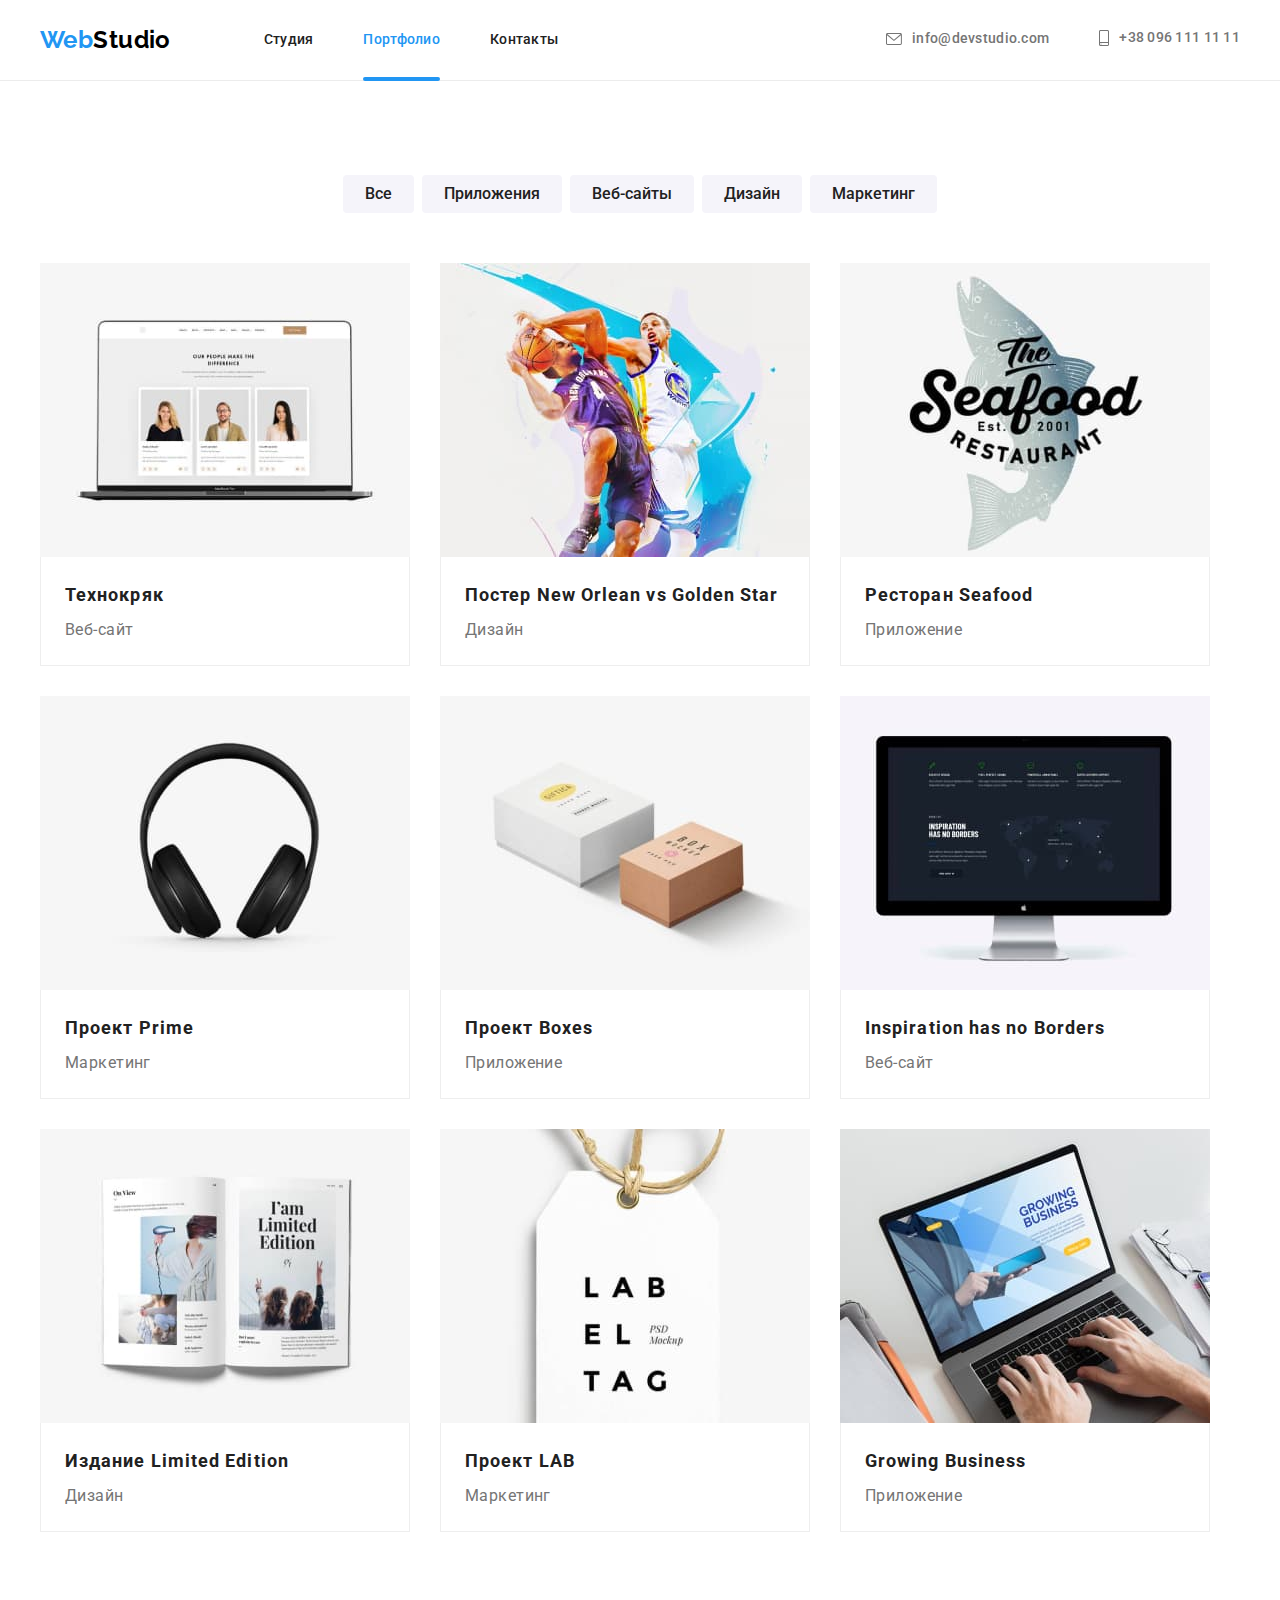
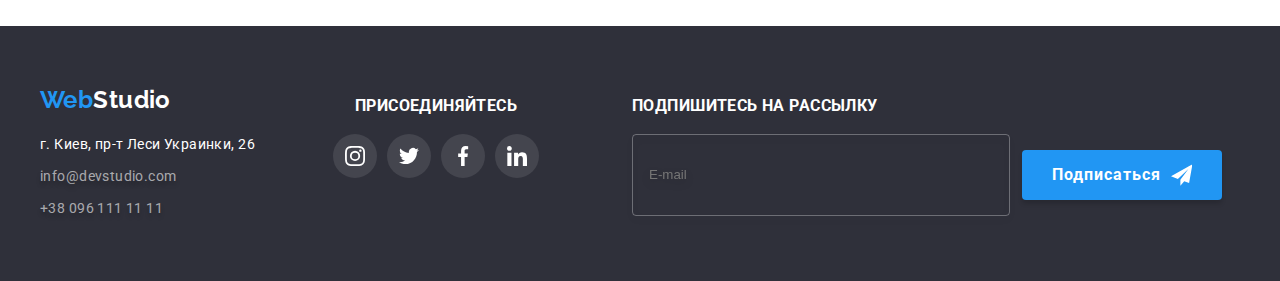
==== commit e41932d1: "Пофиксил проблемы с модалкой, меню и картинками" ====
--- a/portfolio.html
+++ b/portfolio.html
@@ -1,300 +1,667 @@
 <!DOCTYPE html>
 <html lang="ru">
-<head>
-    <meta charset="UTF-8">
-    <meta http-equiv="X-UA-Compatible" content="IE=edge">
-    <meta name="viewport" content="width=device-width, initial-scale=1.0">
+  <head>
+    <meta charset="UTF-8" />
+    <meta http-equiv="X-UA-Compatible" content="IE=edge" />
+    <meta name="viewport" content="width=device-width, initial-scale=1.0" />
     <title>Портфолио</title>
-    <link rel="preconnect" href="https://fonts.googleapis.com">
-    <link rel="preconnect" href="https://fonts.gstatic.com" crossorigin>
-    <link href="https://fonts.googleapis.com/css2?family=Raleway:wght@700&family=Roboto:wght@400;500;700;900&display=swap"
-        rel="stylesheet">
-    <link rel="stylesheet" href="https://cdnjs.cloudflare.com/ajax/libs/modern-normalize/1.1.0/modern-normalize.min.css"
-        integrity="sha512-wpPYUAdjBVSE4KJnH1VR1HeZfpl1ub8YT/NKx4PuQ5NmX2tKuGu6U/JRp5y+Y8XG2tV+wKQpNHVUX03MfMFn9Q=="
-        crossorigin="anonymous" referrerpolicy="no-referrer" />
+    <link rel="preconnect" href="https://fonts.googleapis.com" />
+    <link rel="preconnect" href="https://fonts.gstatic.com" crossorigin />
+    <link
+      href="https://fonts.googleapis.com/css2?family=Raleway:wght@700&family=Roboto:wght@400;500;700;900&display=swap"
+      rel="stylesheet"
+    />
+    <link
+      rel="stylesheet"
+      href="https://cdnjs.cloudflare.com/ajax/libs/modern-normalize/1.1.0/modern-normalize.min.css"
+      integrity="sha512-wpPYUAdjBVSE4KJnH1VR1HeZfpl1ub8YT/NKx4PuQ5NmX2tKuGu6U/JRp5y+Y8XG2tV+wKQpNHVUX03MfMFn9Q=="
+      crossorigin="anonymous"
+      referrerpolicy="no-referrer"
+    />
     <link rel="stylesheet" href="css/main.min.css" />
-</head>
-<body>
-    
+  </head>
+  <body>
     <!-- Шапка -->
     <header class="header">
-        <div class="container">
-            <!-- Навигация по сайту -->
-            <a href="./index.html" class="logo logo__head" lang="en">
-                <span class="logo__accent">Web</span>Studio
+      <div class="container">
+        <!-- Навигация по сайту -->
+        <a href="./index.html" class="logo logo__head" lang="en">
+          <span class="logo__accent">Web</span>Studio
+        </a>
+        <nav>
+          <ul class="site-nav">
+            <li class="site-nav__item"><a href="./index.html" class="site-nav__link">Студия</a></li>
+            <li class="site-nav__item">
+              <a href="./portfolio.html" class="site-nav__link site-nav__link--current"
+                >Портфолио</a
+              >
+            </li>
+            <li class="site-nav__item"><a href="#" class="site-nav__link">Контакты</a></li>
+          </ul>
+        </nav>
+        <ul class="contact-nav">
+          <li class="contact-nav__item">
+            <a href="mailto:info@devstudio.com" class="contact-nav__link">
+              <svg class="contact-nav__icon contact-nav__icon--mail">
+                <use href="./images/icons.svg#icon-envelope-hover"></use>
+              </svg>
+              info@devstudio.com</a
+            >
+          </li>
+          <li class="contact-nav__item">
+            <a href="tel:+380961111111" class="contact-nav__link">
+              <svg class="contact-nav__icon contact-nav__icon--tel">
+                <use href="./images/icons.svg#icon-smartphone"></use>
+              </svg>
+              +38 096 111 11 11
             </a>
-            <nav>
-                <ul class="site-nav">
-                    <li class="site-nav__item"><a href="./index.html"
-                            class="site-nav__link">Студия</a></li>
-                    <li class="site-nav__item"><a href="./portfolio.html" class="site-nav__link site-nav__link--current">Портфолио</a></li>
-                    <li class="site-nav__item"><a href="#" class="site-nav__link">Контакты</a></li>
-                </ul>
-            </nav>
-            <ul class="contact-nav">
-                <li class="contact-nav__item">
-                    <a href="mailto:info@devstudio.com" class="contact-nav__link">
-                        <svg class="contact-nav__icon contact-nav__icon--mail">
-                            <use href="./images/icons.svg#icon-envelope-hover"></use>
-                        </svg>
-                        info@devstudio.com</a>
-                </li>
-                <li class="contact-nav__item">
-                    <a href="tel:+380961111111" class="contact-nav__link">
-                        <svg class="contact-nav__icon contact-nav__icon--tel">
-                            <use href="./images/icons.svg#icon-smartphone"></use>
-                        </svg>
-                        +38 096 111 11 11
-                    </a>
-                </li>
-            </ul>
-        </div>
+          </li>
+        </ul>
+        <button type="button" class="menu__button" aria-expanded="false" data-menu-button>
+          <svg width="40" height="40" aria-label="Переключатель мобильного меню">
+            <use class="menu__icon-burger" href="./images/burger.svg#burger"></use>
+            <use class="menu__icon-close" href="./images/close-menu.svg#close-menu"></use>
+          </svg>
+        </button>
+      </div>
     </header>
 
     <!-- Раздел с уникальным контентом -->
     <main>
-        <!-- Секция с набором проектов и их сортировкой -->
-        <section class="section section--portfolio">
-            <div class="container">
-                <h1 class="section__title section__title--hide">Портфолио</h1>
-                <ul class="filter">
-                    <li class="filter__item"><button type="button" class="filter__button">Все</button></li>
-                    <li class="filter__item"><button type="button" class="filter__button">Приложения</button></li>
-                    <li class="filter__item"><button type="button" class="filter__button">Веб-сайты</button></li>
-                    <li class="filter__item"><button type="button" class="filter__button">Дизайн</button></li>
-                    <li class="filter__item"><button type="button" class="filter__button">Маркетинг</button></li>
-                </ul>
+      <!-- Меню для мобилки -->
+      <section class="menu" data-menu>
+        <div class="menu__container">
+          <ul class="menu-nav">
+            <li class="menu-nav__item">
+              <a href="./index.html" class="menu-nav__link">Студия</a>
+            </li>
+            <li class="menu-nav__item">
+              <a href="./portfolio.html" class="menu-nav__link">Портфолио</a>
+            </li>
+            <li class="menu-nav__item">
+              <a href="./index.html" class="menu-nav__link">Контакты</a>
+            </li>
+          </ul>
+          <div class="menu__position">
+            <ul class="menu-contact">
+              <li class="menu-contact__item">
+                <a href="tel:+380961111111" class="menu-contact__tel"> +38 096 111 11 11 </a>
+              </li>
+              <li class="menu-contact__item">
+                <a href="mailto:info@devstudio.com" class="menu-contact__mail">
+                  info@devstudio.com
+                </a>
+              </li>
+            </ul>
+            <ul class="menu-social">
+              <li class="menu-social__item">
+                <a href="https://www.instagram.com/" class="menu-social__link">
+                  instagram<span class="menu-social__decor">|</span>
+                </a>
+              </li>
+              <li class="menu-social__item">
+                <a href="https://twitter.com/" class="menu-social__link">
+                  twitter<span class="menu-social__decor">|</span>
+                </a>
+              </li>
+              <li class="menu-social__item">
+                <a href="https://facebook.com/" class="menu-social__link">
+                  facebook<span class="menu-social__decor">|</span>
+                </a>
+              </li>
+              <li class="menu-social__item">
+                <a href="https://linkedin.com/" class="menu-social__link"> linkedin </a>
+              </li>
+            </ul>
+          </div>
+        </div>
+      </section>
+      
+      <!-- Секция с набором проектов и их сортировкой -->
+      <section class="section section--portfolio">
+        <div class="container">
+          <h1 class="section__title section__title--hide">Портфолио</h1>
+          <ul class="filter">
+            <li class="filter__item"><button type="button" class="filter__button">Все</button></li>
+            <li class="filter__item">
+              <button type="button" class="filter__button">Приложения</button>
+            </li>
+            <li class="filter__item">
+              <button type="button" class="filter__button">Веб-сайты</button>
+            </li>
+            <li class="filter__item">
+              <button type="button" class="filter__button">Дизайн</button>
+            </li>
+            <li class="filter__item">
+              <button type="button" class="filter__button">Маркетинг</button>
+            </li>
+          </ul>
 
-                <ul class="card-set">
-                    <li class="card-set__item">
-                        <article class="project">
-                            <a href="#" class="project__link"> 
-                                <div class="poster">
-                                    <p class="poster__text">Технокряк это современная площадка распространения коронавируса. Компании используют эту
-                                        платформу для цифрового
-                                        шпионажа и атак на защищённые сервера конкурентов.
-                                    </p>
-                                    <img class="poster__img" src="images/poster1.jpg" alt="Технокряк">
-                                </div>
-                                <div class="content">
-                                    <h2 class="content__title">Технокряк</h2>
-                                    <p class="content__text">Веб-сайт</p>
-                                </div>
-                            </a>
-                        </article>
-                    </li>
-                    <li class="card-set__item">
-                        <article class="project">
-                            <a href="#" class="project__link">
-                                <div class="poster">
-                                    <p class="poster__text">Технокряк это современная площадка распространения коронавируса. 
-                                        Компании используют эту платформу для цифрового
-                                        шпионажа и атак на защищённые сервера конкурентов.
-                                    </p>
-                                    <img class="poster__img" src="images/poster2.jpg" alt="Постер New Orlean vs Golden Star">
-                                </div>
-                                <div class="content">
-                                    <h2 class="content__title">Постер <span lang="en">New Orlean vs Golden Star</span></h2>
-                                    <p class="content__text">Дизайн</p>
-                                </div>
-                            </a>
-                        </article>
-                    </li>
-                    <li class="card-set__item">
-                        <article class="project">
-                            <a href="#" class="project__link">
-                                <div class="poster">
-                                    <p class="poster__text">Технокряк это современная площадка распространения коронавируса.
-                                        Компании используют эту платформу для цифрового
-                                        шпионажа и атак на защищённые сервера конкурентов.
-                                    </p>
-                                    <img src="images/poster3.jpg" alt="Ресторан Seafood" width="370">
-                                </div>                           
-                                <div class="content">
-                                    <h2 class="content__title">Ресторан <span lang="en">Seafood</span></h2>
-                                    <p class="content__text">Приложение</p>
-                                </div>
-                            </a>
-                        </article>
-                    </li>
-                    <li class="card-set__item">
-                        <article class="project">
-                            <a href="#" class="project__link">
-                                <div class="poster">
-                                    <p class="poster__text">Технокряк это современная площадка распространения коронавируса.
-                                        Компании используют эту платформу для цифрового
-                                        шпионажа и атак на защищённые сервера конкурентов.
-                                    </p>
-                                    <img src="images/poster4.jpg" alt="Проект Prime" width="370">
-                                </div>
-                                <div class="content">
-                                    <h2 class="content__title">Проект <span lang="en">Prime</span></h2>
-                                    <p class="content__text">Маркетинг</p>
-                                </div>
-                            </a>
-                        </article>
-                    </li>
-                    <li class="card-set__item">
-                        <article class="project">
-                            <a href="#" class="project__link">
-                                <div class="poster">
-                                    <p class="poster__text">Технокряк это современная площадка распространения коронавируса.
-                                        Компании используют эту платформу для цифрового
-                                        шпионажа и атак на защищённые сервера конкурентов.
-                                    </p>
-                                    <img src="images/poster5.jpg" alt="Проект Boxes" width="370">
-                                </div> 
-                                <div class="content">
-                                    <h2 class="content__title">Проект <span lang="en">Boxes</span></h2>
-                                    <p class="content__text">Приложение</p>
-                                </div>
-                            </a>
-                        </article>
-                    </li>
-                    <li class="card-set__item">
-                        <article class="project">
-                            <a href="#" class="project__link">
-                                <div class="poster">
-                                    <p class="poster__text">Технокряк это современная площадка распространения коронавируса.
-                                        Компании используют эту платформу для цифрового
-                                        шпионажа и атак на защищённые сервера конкурентов.
-                                    </p>
-                                    <img src="images/poster6.jpg" alt="Inspiration has no Borders" width="370">
-                                </div>
-                                <div class="content">
-                                    <h2 class="content__title" lang="en">Inspiration has no Borders</h2>
-                                    <p class="content__text">Веб-сайт</p>
-                                </div>
-                            </a>
-                        </article>
-                    </li>
-                    <li class="card-set__item">
-                        <article class="project">
-                            <a href="#" class="project__link">
-                                <div class="poster">
-                                    <p class="poster__text">Технокряк это современная площадка распространения коронавируса.
-                                        Компании используют эту платформу для цифрового
-                                        шпионажа и атак на защищённые сервера конкурентов.
-                                    </p>
-                                    <img src="images/poster7.jpg" alt="Издание Limited Edition" width="370">
-                                </div>
-                                <div class="content">
-                                    <h2 class="content__title">Издание <span lang="en">Limited Edition</span></h2>
-                                    <p class="content__text">Дизайн</p>
-                                </div>
-                            </a>
-                        </article>
-                    </li>
-                    <li class="card-set__item">
-                        <article class="project">
-                            <a href="#" class="project__link">
-                                <div class="poster">
-                                    <p class="poster__text">Технокряк это современная площадка распространения коронавируса.
-                                        Компании используют эту платформу для цифрового
-                                        шпионажа и атак на защищённые сервера конкурентов.
-                                    </p>
-                                    <img src="images/poster8.jpg" alt="Проект LAB" width="370">
-                                </div>
-                                <div class="content">
-                                    <h2 class="content__title">Проект <span lang="en">LAB</span></h2>
-                                    <p class="content__text">Маркетинг</p>
-                                </div>
-                            </a>
-                        </article>
-                    </li>
-                    <li class="card-set__item">
-                        <article class="project">
-                            <a href="#" class="project__link">
-                                <div class="poster">
-                                    <p class="poster__text">Технокряк это современная площадка распространения коронавируса.
-                                        Компании используют эту платформу для цифрового
-                                        шпионажа и атак на защищённые сервера конкурентов.
-                                    </p>
-                                    <img src="images/poster9.jpg" alt="Growing Business" width="370">
-                                </div>
-                                <div class="content">
-                                    <h2 class="content__title" lang="en">Growing Business</h2>
-                                    <p class="content__text">Приложение</p>
-                                </div>
-                            </a>
-                        </article>
-                    </li>
-                </ul>
-            </div>
-        </section>
+          <ul class="card-set">
+            <li class="card-set__item">
+              <article class="project">
+                <a href="#" class="project__link">
+                  <div class="poster">
+                    <p class="poster__text">
+                      Технокряк это современная площадка распространения коронавируса. Компании
+                      используют эту платформу для цифрового шпионажа и атак на защищённые сервера
+                      конкурентов.
+                    </p>
+                    <picture>
+                      <source
+                        media="(max-width: 767px)"
+                        srcset="
+                          images/mobile_jpg_optim/banner1-480.jpg    450w,
+                          images/mobile_jpg_optim/banner1-480_x2.jpg 900w
+                        "
+                        sizes="450px"
+                      />
+                      <source
+                        media="(min-width: 768px) and (max-width: 1199px)"
+                        srcset="
+                          images/tablet_jpg_optim/banner1-768.jpg    354w,
+                          images/tablet_jpg_optim/banner1-768_x2.jpg 708w
+                        "
+                        sizes="354px"
+                      />
+                      <source
+                        media="(min-width: 1200px)"
+                        srcset="
+                          images/desktop_jpg_optim/banner1-1200.jpg    370w,
+                          images/desktop_jpg_optim/banner1-1200_x2.jpg 740w
+                        "
+                        sizes="370px"
+                      />
+                      <img
+                        class="poster__img"
+                        src="images/poster1.jpg"
+                        alt="Технокряк"
+                        min-width="370"
+                      />
+                    </picture>
+                  </div>
+                  <div class="content">
+                    <h2 class="content__title">Технокряк</h2>
+                    <p class="content__text content__text--first">Веб-сайт</p>
+                  </div>
+                </a>
+              </article>
+            </li>
+            <li class="card-set__item">
+              <article class="project">
+                <a href="#" class="project__link">
+                  <div class="poster">
+                    <p class="poster__text">
+                      Технокряк это современная площадка распространения коронавируса. Компании
+                      используют эту платформу для цифрового шпионажа и атак на защищённые сервера
+                      конкурентов.
+                    </p>
+                    <picture>
+                      <source
+                        media="(max-width: 767px)"
+                        srcset="
+                          images/mobile_jpg_optim/banner2-480.jpg    450w,
+                          images/mobile_jpg_optim/banner2-480_x2.jpg 900w
+                        "
+                        sizes="450px"
+                      />
+                      <source
+                        media="(min-width: 768px) and (max-width: 1199px)"
+                        srcset="
+                          images/tablet_jpg_optim/banner2-768.jpg    354w,
+                          images/tablet_jpg_optim/banner2-768_x2.jpg 708w
+                        "
+                        sizes="354px"
+                      />
+                      <source
+                        media="(min-width: 1200px)"
+                        srcset="
+                          images/desktop_jpg_optim/banner2-1200.jpg    370w,
+                          images/desktop_jpg_optim/banner2-1200_x2.jpg 740w
+                        "
+                        sizes="370px"
+                      />
+                      <img
+                        class="poster__img"
+                        src="images/poster2.jpg"
+                        alt="Постер New Orlean vs Golden Star"
+                        min-width="370"
+                      />
+                    </picture>
+                  </div>
+                  <div class="content">
+                    <h2 class="content__title">
+                      Постер <span lang="en">New Orlean vs Golden Star</span>
+                    </h2>
+                    <p class="content__text">Дизайн</p>
+                  </div>
+                </a>
+              </article>
+            </li>
+            <li class="card-set__item">
+              <article class="project">
+                <a href="#" class="project__link">
+                  <div class="poster">
+                    <p class="poster__text">
+                      Технокряк это современная площадка распространения коронавируса. Компании
+                      используют эту платформу для цифрового шпионажа и атак на защищённые сервера
+                      конкурентов.
+                    </p>
+                    <picture>
+                      <source
+                        media="(max-width: 767px)"
+                        srcset="
+                          images/mobile_jpg_optim/banner3-480.jpg    450w,
+                          images/mobile_jpg_optim/banner3-480_x2.jpg 900w
+                        "
+                        sizes="450px"
+                      />
+                      <source
+                        media="(min-width: 768px) and (max-width: 1199px)"
+                        srcset="
+                          images/tablet_jpg_optim/banner3-768.jpg    354w,
+                          images/tablet_jpg_optim/banner3-768_x2.jpg 708w
+                        "
+                        sizes="354px"
+                      />
+                      <source
+                        media="(min-width: 1200px)"
+                        srcset="
+                          images/desktop_jpg_optim/banner3-1200.jpg    370w,
+                          images/desktop_jpg_optim/banner3-1200_x2.jpg 740w
+                        "
+                        sizes="370px"
+                      />
+                      <img
+                        class="poster__img"
+                        src="images/poster3.jpg"
+                        alt="Ресторан Seafood"
+                        min-width="370"
+                      />
+                    </picture>
+                  </div>
+                  <div class="content">
+                    <h2 class="content__title">Ресторан <span lang="en">Seafood</span></h2>
+                    <p class="content__text">Приложение</p>
+                  </div>
+                </a>
+              </article>
+            </li>
+            <li class="card-set__item">
+              <article class="project">
+                <a href="#" class="project__link">
+                  <div class="poster">
+                    <p class="poster__text">
+                      Технокряк это современная площадка распространения коронавируса. Компании
+                      используют эту платформу для цифрового шпионажа и атак на защищённые сервера
+                      конкурентов.
+                    </p>
+                    <picture>
+                      <source
+                        media="(max-width: 767px)"
+                        srcset="
+                          images/mobile_jpg_optim/banner4-480.jpg    450w,
+                          images/mobile_jpg_optim/banner4-480_x2.jpg 900w
+                        "
+                        sizes="450px"
+                      />
+                      <source
+                        media="(min-width: 768px) and (max-width: 1199px)"
+                        srcset="
+                          images/tablet_jpg_optim/banner4-768.jpg    354w,
+                          images/tablet_jpg_optim/banner4-768_x2.jpg 708w
+                        "
+                        sizes="354px"
+                      />
+                      <source
+                        media="(min-width: 1200px)"
+                        srcset="
+                          images/desktop_jpg_optim/banner4-1200.jpg    370w,
+                          images/desktop_jpg_optim/banner4-1200_x2.jpg 740w
+                        "
+                        sizes="370px"
+                      />
+                      <img
+                        class="poster__img"
+                        src="images/poster4.jpg"
+                        alt="Проект Prime"
+                        min-width="370"
+                      />
+                    </picture>
+                  </div>
+                  <div class="content">
+                    <h2 class="content__title">Проект <span lang="en">Prime</span></h2>
+                    <p class="content__text">Маркетинг</p>
+                  </div>
+                </a>
+              </article>
+            </li>
+            <li class="card-set__item">
+              <article class="project">
+                <a href="#" class="project__link">
+                  <div class="poster">
+                    <p class="poster__text">
+                      Технокряк это современная площадка распространения коронавируса. Компании
+                      используют эту платформу для цифрового шпионажа и атак на защищённые сервера
+                      конкурентов.
+                    </p>
+                    <picture>
+                      <source
+                        media="(max-width: 767px)"
+                        srcset="
+                          images/mobile_jpg_optim/banner5-480.jpg    450w,
+                          images/mobile_jpg_optim/banner5-480_x2.jpg 900w
+                        "
+                        sizes="450px"
+                      />
+                      <source
+                        media="(min-width: 768px) and (max-width: 1199px)"
+                        srcset="
+                          images/tablet_jpg_optim/banner5-768.jpg    354w,
+                          images/tablet_jpg_optim/banner5-768_x2.jpg 708w
+                        "
+                        sizes="354px"
+                      />
+                      <source
+                        media="(min-width: 1200px)"
+                        srcset="
+                          images/desktop_jpg_optim/banner5-1200.jpg    370w,
+                          images/desktop_jpg_optim/banner5-1200_x2.jpg 740w
+                        "
+                        sizes="370px"
+                      />
+                      <img
+                        class="poster__img"
+                        src="images/poster5.jpg"
+                        alt="Проект Boxes"
+                        min-width="370"
+                      />
+                    </picture>
+                  </div>
+                  <div class="content">
+                    <h2 class="content__title">Проект <span lang="en">Boxes</span></h2>
+                    <p class="content__text">Приложение</p>
+                  </div>
+                </a>
+              </article>
+            </li>
+            <li class="card-set__item">
+              <article class="project">
+                <a href="#" class="project__link">
+                  <div class="poster">
+                    <p class="poster__text">
+                      Технокряк это современная площадка распространения коронавируса. Компании
+                      используют эту платформу для цифрового шпионажа и атак на защищённые сервера
+                      конкурентов.
+                    </p>
+                    <picture>
+                      <source
+                        media="(max-width: 767px)"
+                        srcset="
+                          images/mobile_jpg_optim/banner6-480.jpg    450w,
+                          images/mobile_jpg_optim/banner6-480_x2.jpg 900w
+                        "
+                        sizes="450px"
+                      />
+                      <source
+                        media="(min-width: 768px) and (max-width: 1199px)"
+                        srcset="
+                          images/tablet_jpg_optim/banner6-768.jpg    354w,
+                          images/tablet_jpg_optim/banner6-768_x2.jpg 708w
+                        "
+                        sizes="354px"
+                      />
+                      <source
+                        media="(min-width: 1200px)"
+                        srcset="
+                          images/desktop_jpg_optim/banner6-1200.jpg    370w,
+                          images/desktop_jpg_optim/banner6-1200_x2.jpg 740w
+                        "
+                        sizes="370px"
+                      />
+                      <img
+                        class="poster__img"
+                        src="images/poster6.jpg"
+                        alt="Inspiration has no Borders"
+                        min-width="370"
+                      />
+                    </picture>
+                  </div>
+                  <div class="content">
+                    <h2 class="content__title" lang="en">Inspiration has no Borders</h2>
+                    <p class="content__text">Веб-сайт</p>
+                  </div>
+                </a>
+              </article>
+            </li>
+            <li class="card-set__item">
+              <article class="project">
+                <a href="#" class="project__link">
+                  <div class="poster">
+                    <p class="poster__text">
+                      Технокряк это современная площадка распространения коронавируса. Компании
+                      используют эту платформу для цифрового шпионажа и атак на защищённые сервера
+                      конкурентов.
+                    </p>
+                    <picture>
+                      <source
+                        media="(max-width: 767px)"
+                        srcset="
+                          images/mobile_jpg_optim/banner7-480.jpg    450w,
+                          images/mobile_jpg_optim/banner7-480_x2.jpg 900w
+                        "
+                        sizes="450px"
+                      />
+                      <source
+                        media="(min-width: 768px) and (max-width: 1199px)"
+                        srcset="
+                          images/tablet_jpg_optim/banner7-768.jpg    354w,
+                          images/tablet_jpg_optim/banner7-768_x2.jpg 708w
+                        "
+                        sizes="354px"
+                      />
+                      <source
+                        media="(min-width: 1200px)"
+                        srcset="
+                          images/desktop_jpg_optim/banner7-1200.jpg    370w,
+                          images/desktop_jpg_optim/banner7-1200_x2.jpg 740w
+                        "
+                        sizes="370px"
+                      />
+                      <img
+                        class="poster__img"
+                        src="images/poster7.jpg"
+                        alt="Издание Limited Edition"
+                        min-width="370"
+                      />
+                    </picture>
+                  </div>
+                  <div class="content">
+                    <h2 class="content__title">Издание <span lang="en">Limited Edition</span></h2>
+                    <p class="content__text">Дизайн</p>
+                  </div>
+                </a>
+              </article>
+            </li>
+            <li class="card-set__item">
+              <article class="project">
+                <a href="#" class="project__link">
+                  <div class="poster">
+                    <p class="poster__text">
+                      Технокряк это современная площадка распространения коронавируса. Компании
+                      используют эту платформу для цифрового шпионажа и атак на защищённые сервера
+                      конкурентов.
+                    </p>
+                    <picture>
+                      <source
+                        media="(max-width: 767px)"
+                        srcset="
+                          images/mobile_jpg_optim/banner8-480.jpg    450w,
+                          images/mobile_jpg_optim/banner8-480_x2.jpg 900w
+                        "
+                        sizes="450px"
+                      />
+                      <source
+                        media="(min-width: 768px) and (max-width: 1199px)"
+                        srcset="
+                          images/tablet_jpg_optim/banner8-768.jpg    354w,
+                          images/tablet_jpg_optim/banner8-768_x2.jpg 708w
+                        "
+                        sizes="354px"
+                      />
+                      <source
+                        media="(min-width: 1200px)"
+                        srcset="
+                          images/desktop_jpg_optim/banner8-1200.jpg    370w,
+                          images/desktop_jpg_optim/banner8-1200_x2.jpg 740w
+                        "
+                        sizes="370px"
+                      />
+                      <img
+                        class="poster__img"
+                        src="images/poster8.jpg"
+                        alt="Проект LAB"
+                        min-width="370"
+                      />
+                    </picture>
+                  </div>
+                  <div class="content">
+                    <h2 class="content__title">Проект <span lang="en">LAB</span></h2>
+                    <p class="content__text">Маркетинг</p>
+                  </div>
+                </a>
+              </article>
+            </li>
+            <li class="card-set__item">
+              <article class="project">
+                <a href="#" class="project__link">
+                  <div class="poster">
+                    <p class="poster__text">
+                      Технокряк это современная площадка распространения коронавируса. Компании
+                      используют эту платформу для цифрового шпионажа и атак на защищённые сервера
+                      конкурентов.
+                    </p>
+                    <picture>
+                      <source
+                        media="(max-width: 767px)"
+                        srcset="
+                          images/mobile_jpg_optim/banner9-480.jpg    450w,
+                          images/mobile_jpg_optim/banner9-480_x2.jpg 900w
+                        "
+                        sizes="450px"
+                      />
+                      <source
+                        media="(min-width: 768px) and (max-width: 1199px)"
+                        srcset="
+                          images/tablet_jpg_optim/banner9-768.jpg    354w,
+                          images/tablet_jpg_optim/banner9-768_x2.jpg 708w
+                        "
+                        sizes="354px"
+                      />
+                      <source
+                        media="(min-width: 1200px)"
+                        srcset="
+                          images/desktop_jpg_optim/banner9-1200.jpg    370w,
+                          images/desktop_jpg_optim/banner9-1200_x2.jpg 740w
+                        "
+                        sizes="370px"
+                      />
+                      <img
+                        class="poster__img"
+                        src="images/poster9.jpg"
+                        alt="Growing Business"
+                        min-width="370"
+                      />
+                    </picture>
+                  </div>
+                  <div class="content">
+                    <h2 class="content__title" lang="en">Growing Business</h2>
+                    <p class="content__text">Приложение</p>
+                  </div>
+                </a>
+              </article>
+            </li>
+          </ul>
+        </div>
+      </section>
     </main>
 
     <!-- Подвал -->
     <footer class="footer">
-        <div class="container">
-            <div class="connection">
-                <a href="./index.html" class="logo logo__foot" lang="en">
-                    <span class="logo__accent">Web</span>Studio</a>
-                <address>
-                    <ul class="address">
-                        <li class="address__item">
-                            <a href="https://goo.gl/maps/6MaBWdPsoocgWnQo9" class="address__link">
-                                г. Киев, пр-т Леси Украинки, 26</a>
-                        </li>
-                        <li class="address__item">
-                            <a href="mailto:info@devstudio.com" class="address__link--opacity">info@devstudio.com</a>
-                        </li>
-                        <li class="address__item">
-                            <a href="tel:+380961111111" class="address__link--opacity">+38 096 111 11 11</a>
-                        </li>
-                    </ul>
-                </address>
-            </div>
-            <div class="join-us">
-                <h3 class="join-us__title">Присоединяйтесь</h3>
-                <ul class="colladge-join">
-                    <li class="colladge-join__item">
-                        <a href="https://www.instagram.com/" class="colladge-join__link">
-                            <svg class="colladge-join__icon">
-                                <use href="./images/icons.svg#icon-instagram"></use>
-                            </svg>
-                        </a>
-                    </li>
-                    <li class="colladge-join__item">
-                        <a href="https://twitter.com/" class="colladge-join__link">
-                            <svg class="colladge-join__icon">
-                                <use href="./images/icons.svg#icon-twitter"></use>
-                            </svg>
-                        </a>
-                    </li>
-                    <li class="colladge-join__item">
-                        <a href="https://facebook.com/" class="colladge-join__link">
-                            <svg class="colladge-join__icon">
-                                <use href="./images/icons.svg#icon-facebook"></use>
-                            </svg>
-                        </a>
-                    </li>
-                    <li class="colladge-join__item">
-                        <a href="https://linkedin.com/" class="colladge-join__link">
-                            <svg class="colladge-join__icon">
-                                <use href="./images/icons.svg#icon-linkedin"></use>
-                            </svg>
-                        </a>
-                    </li>
-                </ul>
-            </div>
-            <form class="subscribe">
-                <h3 class="subscribe__title">Подпишитесь на рассылку</h3>
-                <div class="subscribe__field">
-                    <label class="subscribe__label">
-                        <input type="email" name="email" class="subscribe__input" placeholder="E-mail" />
-                    </label>
-                    <button type="submit" class="button subscribe__button">
-                        <span class="subscribe__button--text">
-                            Подписаться
-                            <svg class="subscribe__icon">
-                                <use href="./images/icons.svg#telegram"></use>
-                            </svg>
-                        </span>
-                    </button>
-                </div>
-            </form>
+      <div class="container">
+        <div class="connection">
+          <a href="./index.html" class="logo logo__foot" lang="en">
+            <span class="logo__accent">Web</span>Studio</a
+          >
+          <address>
+            <ul class="address">
+              <li class="address__item">
+                <a href="https://goo.gl/maps/6MaBWdPsoocgWnQo9" class="address__link">
+                  г. Киев, пр-т Леси Украинки, 26</a
+                >
+              </li>
+              <li class="address__item">
+                <a href="mailto:info@devstudio.com" class="address__link--opacity"
+                  >info@devstudio.com</a
+                >
+              </li>
+              <li class="address__item">
+                <a href="tel:+380961111111" class="address__link--opacity">+38 096 111 11 11</a>
+              </li>
+            </ul>
+          </address>
         </div>
+        <div class="join-us">
+          <h3 class="join-us__title">Присоединяйтесь</h3>
+          <ul class="colladge-join">
+            <li class="colladge-join__item">
+              <a href="https://www.instagram.com/" class="colladge-join__link">
+                <svg class="colladge-join__icon">
+                  <use href="./images/icons.svg#icon-instagram"></use>
+                </svg>
+              </a>
+            </li>
+            <li class="colladge-join__item">
+              <a href="https://twitter.com/" class="colladge-join__link">
+                <svg class="colladge-join__icon">
+                  <use href="./images/icons.svg#icon-twitter"></use>
+                </svg>
+              </a>
+            </li>
+            <li class="colladge-join__item">
+              <a href="https://facebook.com/" class="colladge-join__link">
+                <svg class="colladge-join__icon">
+                  <use href="./images/icons.svg#icon-facebook"></use>
+                </svg>
+              </a>
+            </li>
+            <li class="colladge-join__item">
+              <a href="https://linkedin.com/" class="colladge-join__link">
+                <svg class="colladge-join__icon">
+                  <use href="./images/icons.svg#icon-linkedin"></use>
+                </svg>
+              </a>
+            </li>
+          </ul>
+        </div>
+        <form class="subscribe">
+          <h3 class="subscribe__title">Подпишитесь на рассылку</h3>
+          <div class="subscribe__field">
+            <label class="subscribe__label">
+              <input type="email" name="email" class="subscribe__input" placeholder="E-mail" />
+            </label>
+            <button type="submit" class="button subscribe__button">
+              <span class="subscribe__button--text">
+                Подписаться
+                <svg class="subscribe__icon">
+                  <use href="./images/icons.svg#telegram"></use>
+                </svg>
+              </span>
+            </button>
+          </div>
+        </form>
+      </div>
     </footer>
-</body>
-</html>+    <script src="./js/menu.js"></script>
+  </body>
+</html>
--- a/css/main.min.css
+++ b/css/main.min.css
@@ -1,2 +1,2 @@
-body{margin:auto;background-color:#fff;color:#757575;font-family:Roboto,sans-serif;font-size:14px;font-weight:400;letter-spacing:.03em}h1,h2,h3,h4,h5,h6,p,ul{margin-top:0;margin-bottom:0}ul{padding:0;list-style:none}@media screen and (min-width: 480px){.container{width:480px;margin:0 auto;padding-left:15px;padding-right:15px}}@media screen and (min-width: 768px){.container{width:768px}}@media screen and (min-width: 1200px){.container{width:1200px}}.button{text-align:center;color:#fff;background-color:#2196f3;-webkit-box-shadow:0px 4px 4px rgba(0,0,0,0.15);box-shadow:0px 4px 4px rgba(0,0,0,0.15);font-family:Roboto,sans-serif;font-weight:700;font-size:16px;line-height:1.87;letter-spacing:0.06em;cursor:pointer;border:none;border-radius:4px;padding:10px 30px;margin:0 auto;width:200px;height:50px;-webkit-transition:color 250ms cubic-bezier(0.4, 0, 0.2, 1),background-color 250ms cubic-bezier(0.4, 0, 0.2, 1);transition:color 250ms cubic-bezier(0.4, 0, 0.2, 1),background-color 250ms cubic-bezier(0.4, 0, 0.2, 1)}.button:hover,.button:focus{color:#2196f3;background-color:#fff}.logo{color:#000;font-family:Raleway, sans-serif;font-weight:700;font-size:26px;line-height:1.2;text-decoration:none}@media screen and (min-width: 480px){.section{margin:auto;color:var(--primary-text-color);line-height:1.71}}@media screen and (min-width: 1200px){.section{margin-bottom:94px}}.section--team{background-color:#f5f4fa}@media screen and (min-width: 1200px){.section--team{margin-bottom:0}}@media screen and (min-width: 1200px){.section--clients{margin-bottom:0}}@media screen and (min-width: 480px){.section__title{color:#212121;font-weight:700;font-size:28px;line-height:1.17;text-align:center}}@media screen and (min-width: 1200px){.section__title{font-size:36px;margin-bottom:50px}}.section__title--hide{display:none}@media screen and (min-width: 480px){.section__title--team{padding-top:60px;margin-bottom:30px}}@media screen and (min-width: 1200px){.section__title--team{padding-top:94px;margin-bottom:50px}}.section--portfolio{margin-bottom:0}@media screen and (min-width: 480px){.section--hide{display:none}}@media screen and (min-width: 768px){.section--hide{display:none}}@media screen and (min-width: 1200px){.section--hide{display:-webkit-box;display:-ms-flexbox;display:flex}}.header{border-bottom:1px solid #ececec}@media screen and (min-width: 480px){.header .container{display:-webkit-box;display:-ms-flexbox;display:flex}}@media screen and (min-width: 768px){.header .container{-webkit-box-align:center;-ms-flex-align:center;align-items:center;-webkit-box-pack:start;-ms-flex-pack:start;justify-content:flex-start}}@media screen and (min-width: 480px){.logo{font-size:24px;line-height:1.16}}.logo__accent{color:#2196f3}@media screen and (min-width: 480px){.site-nav{display:none}}@media screen and (min-width: 768px){.site-nav{display:-webkit-box;display:-ms-flexbox;display:flex;margin-left:88px}}@media screen and (min-width: 1200px){.site-nav{margin-left:93px}}.site-nav__item{position:relative}.site-nav__item:not(:last-child){margin-right:50px}.site-nav__link{display:block;padding-top:32px;padding-bottom:32px;color:#212121;font-weight:500;line-height:1.14;letter-spacing:0.02em;text-decoration:none}.site-nav__link:hover,.site-nav__link:focus{color:#2196f3}.site-nav__link--current{color:#2196f3}.site-nav__link--current::after{content:'';position:absolute;width:100%;height:4px;left:0;bottom:-1px;background-color:#2196f3;border-radius:2px}.contact-nav__link{display:-webkit-inline-box;display:-ms-inline-flexbox;display:inline-flex;-webkit-box-align:center;-ms-flex-align:center;align-items:center;color:#757575;font-weight:500;line-height:1.14;letter-spacing:0.02em;text-decoration:none;-webkit-transition:color 250ms cubic-bezier(0.4, 0, 0.2, 1);transition:color 250ms cubic-bezier(0.4, 0, 0.2, 1)}.contact-nav__link:hover,.contact-nav__link:focus{color:#2196f3}.contact-nav__link:hover .contact-nav__icon--mail,.contact-nav__link:focus .contact-nav__icon--mail{fill:#2196f3}.contact-nav__link:hover .contact-nav__icon--tel,.contact-nav__link:focus .contact-nav__icon--tel{fill:#2196f3}.contact-nav__icon{margin-right:10px;fill:#757575;-webkit-transition:fill 250ms cubic-bezier(0.4, 0, 0.2, 1);transition:fill 250ms cubic-bezier(0.4, 0, 0.2, 1)}.contact-nav__icon--mail{width:16px;height:12px}.contact-nav__icon--tel{width:10px;height:16px}@media screen and (min-width: 480px){.contact-nav{display:none}}@media screen and (min-width: 768px){.contact-nav{display:-webkit-box;display:-ms-flexbox;display:flex;-webkit-box-orient:vertical;-webkit-box-direction:normal;-ms-flex-direction:column;flex-direction:column;margin-left:auto}.contact-nav__item:last-child{margin-left:0}.contact-nav__item+.contact-nav__item{margin-top:10px}}@media screen and (min-width: 1200px){.contact-nav{-webkit-box-orient:horizontal;-webkit-box-direction:normal;-ms-flex-direction:row;flex-direction:row;margin-left:auto;-webkit-box-align:center;-ms-flex-align:center;align-items:center}.contact-nav__item:last-child{margin-left:50px}.contact-nav__item+.contact-nav__item{margin-top:0}}@media screen and (min-width: 480px){.hero{margin:auto;max-width:480px;height:400px;text-align:center;background-image:-webkit-gradient(linear, left top, right top, from(rgba(47,48,58,0.4)), to(rgba(47,48,58,0.4))),url(../images/hero.jpg);background-image:linear-gradient(to right, rgba(47,48,58,0.4), rgba(47,48,58,0.4)),url(../images/hero.jpg);margin-bottom:60px}}@media screen and (min-width: 768px){.hero{max-width:768px;background-image:-webkit-gradient(linear, left top, right top, from(rgba(47,48,58,0.4)), to(rgba(47,48,58,0.4))),url(../images/hero.jpg);background-image:linear-gradient(to right, rgba(47,48,58,0.4), rgba(47,48,58,0.4)),url(../images/hero.jpg)}}@media screen and (min-width: 1200px){.hero{background-color:#2f303a;text-align:center;margin-bottom:94px;max-width:1600px;height:600px;margin-bottom:94px;background-image:-webkit-gradient(linear, left top, right top, from(rgba(47,48,58,0.4)), to(rgba(47,48,58,0.4))),url(../images/hero.jpg);background-image:linear-gradient(to right, rgba(47,48,58,0.4), rgba(47,48,58,0.4)),url(../images/hero.jpg)}}@media screen and (min-width: 480px){.hero__title{font-size:26px;line-height:1.62;text-align:center;letter-spacing:0.06em;text-transform:uppercase;color:#fff;padding-top:118px;margin-bottom:30px}}@media screen and (min-width: 1200px){.hero__title{font-size:44px;line-height:1.36;padding-top:200px}}@media screen and (min-width: 480px){.features{display:-webkit-box;display:-ms-flexbox;display:flex;-webkit-box-orient:vertical;-webkit-box-direction:normal;-ms-flex-direction:column;flex-direction:column}}@media screen and (min-width: 768px){.features{-webkit-box-orient:horizontal;-webkit-box-direction:normal;-ms-flex-direction:row;flex-direction:row;-ms-flex-wrap:wrap;flex-wrap:wrap;-webkit-box-pack:justify;-ms-flex-pack:justify;justify-content:space-between}}@media screen and (min-width: 1200px){.features{-ms-flex-wrap:nowrap;flex-wrap:nowrap;width:calc((100% - 90px) / 4);color:#757575}}@media screen and (min-width: 480px){.features__item{display:-webkit-box;display:-ms-flexbox;display:flex;-webkit-box-orient:vertical;-webkit-box-direction:normal;-ms-flex-direction:column;flex-direction:column;margin-bottom:30px}.features__item:last-child{margin-bottom:60px}}@media screen and (min-width: 768px){.features__item{-webkit-box-align:center;-ms-flex-align:center;align-items:center;max-width:354px}}@media screen and (min-width: 1200px){.features__item{max-width:270px;margin-bottom:0}.features__item:not(:last-child){margin-right:30px}.features__item:last-child{margin-bottom:0}}.features__title{color:#212121;font-size:14px;line-height:1.14;font-weight:700;text-transform:uppercase;text-align:center;margin-bottom:10px}@media screen and (min-width: 480px){.features__wrap{display:-webkit-box;display:-ms-flexbox;display:flex;-webkit-box-orient:vertical;-webkit-box-direction:normal;-ms-flex-direction:column;flex-direction:column;-webkit-box-align:center;-ms-flex-align:center;align-items:center;background:#f5f4fa;border-radius:4px;margin-bottom:30px;max-width:450px}}@media screen and (min-width: 768px){.features__wrap{max-width:354px}}@media screen and (min-width: 1200px){.features__wrap{display:-webkit-inline-box;display:-ms-inline-flexbox;display:inline-flex;max-width:270px}}@media screen and (min-width: 480px){.features__icon{width:70px;height:70px;margin:25px 190px}}@media screen and (min-width: 1200px){.features__icon{margin:25px 100px}}.our-work{display:-webkit-box;display:-ms-flexbox;display:flex}.our-work__item{position:relative;display:-webkit-inline-box;display:-ms-inline-flexbox;display:inline-flex}.our-work__item:not(:last-child){margin-right:30px}.description{position:absolute;width:100%;height:70px;left:0;bottom:0;background:rgba(47,48,58,0.8)}.description__text{padding:27px 82px;font-weight:700;line-height:16px;text-align:center;text-transform:uppercase;color:#fff}@media screen and (min-width: 480px){.our-team{font-size:16px;line-height:19px;display:-webkit-box;display:-ms-flexbox;display:flex;-webkit-box-orient:vertical;-webkit-box-direction:normal;-ms-flex-direction:column;flex-direction:column;color:#757575;padding-bottom:60px}}@media screen and (min-width: 768px){.our-team{-webkit-box-orient:horizontal;-webkit-box-direction:normal;-ms-flex-direction:row;flex-direction:row;-ms-flex-wrap:wrap;flex-wrap:wrap;-webkit-box-pack:justify;-ms-flex-pack:justify;justify-content:space-between}}@media screen and (min-width: 1200px){.our-team{-ms-flex-wrap:nowrap;flex-wrap:nowrap;padding-bottom:94px}}@media screen and (min-width: 480px){.our-team__item{background:#fff;-webkit-box-shadow:0px 1px 3px rgba(0,0,0,0.12),0px 1px 1px rgba(0,0,0,0.14),0px 2px 1px rgba(0,0,0,0.2);box-shadow:0px 1px 3px rgba(0,0,0,0.12),0px 1px 1px rgba(0,0,0,0.14),0px 2px 1px rgba(0,0,0,0.2);border-radius:0px 0px 4px 4px}.our-team__item:not(:last-child){margin-bottom:30px}}@media screen and (min-width: 768px){.our-team__item:not(:last-child){margin-bottom:0px}.our-team__item:nth-child(-n+2){margin-bottom:30px}}@media screen and (min-width: 1200px){.our-team__item:not(:last-child){margin-right:30px;margin-bottom:0}}.workers__title{text-align:center;color:#212121;font-weight:500;font-size:16px;line-height:18.75px;margin-bottom:10px}@media screen and (min-width: 480px){.workers__photo{max-width:450px;display:block;margin-bottom:30px}}@media screen and (min-width: 768px){.workers__photo{max-width:354px}}@media screen and (min-width: 1200px){.workers__photo{max-width:270px}}.workers__text{text-align:center;margin-bottom:16px}.colladge{display:-webkit-box;display:-ms-flexbox;display:flex;-webkit-box-pack:center;-ms-flex-pack:center;justify-content:center;padding-bottom:30px}.colladge__link{display:-webkit-inline-box;display:-ms-inline-flexbox;display:inline-flex;width:44px;height:44px;background-size:contain;border-radius:50%;background-color:#fff;-webkit-transition:background-color 250ms cubic-bezier(0.4, 0, 0.2, 1);transition:background-color 250ms cubic-bezier(0.4, 0, 0.2, 1)}.colladge__link:hover,.colladge__link:focus{background-color:#2196f3}.colladge__link:hover .colladge__icon,.colladge__link:focus .colladge__icon{fill:#fff}.colladge__icon{width:20px;height:20px;margin:12px;fill:#afb1b8;-webkit-transition:fill 250ms cubic-bezier(0.4, 0, 0.2, 1);transition:fill 250ms cubic-bezier(0.4, 0, 0.2, 1)}.colladge__item:not(:last-child){margin-right:10px}@media screen and (min-width: 480px){.client-list{display:-webkit-box;display:-ms-flexbox;display:flex;-ms-flex-wrap:wrap;flex-wrap:wrap;-webkit-box-pack:justify;-ms-flex-pack:justify;justify-content:space-between}.client-list__item{margin-bottom:30px}.client-list__item:nth-last-child(-n+2){margin-bottom:60px}}@media screen and (min-width: 768px){.client-list{-webkit-box-pack:center;-ms-flex-pack:center;justify-content:center}.client-list__item{margin-right:30px}.client-list__item:nth-last-child(3n+1){margin-right:0}}@media screen and (min-width: 1200px){.client-list{-webkit-box-orient:horizontal;-webkit-box-direction:normal;-ms-flex-direction:row;flex-direction:row;-webkit-box-pack:center;-ms-flex-pack:center;justify-content:center}.client-list__item:not(:last-child){margin-right:30px}}.client-list__link{display:block;width:170px;height:92px;border:1px solid;color:#afb1b8;-webkit-box-sizing:border-box;box-sizing:border-box;border-radius:4px;-webkit-transition:color 250ms cubic-bezier(0.4, 0, 0.2, 1);transition:color 250ms cubic-bezier(0.4, 0, 0.2, 1)}@media screen and (min-width: 480px){.client-list__link{position:relative;min-width:210px}}@media screen and (min-width: 768px){.client-list__link{min-width:226px}}@media screen and (min-width: 1200px){.client-list__link{min-width:170px}}.client-list__link:hover,.client-list__link:focus{color:#2196f3}.client-list__link:hover .client-list__icon--corp1,.client-list__link:focus .client-list__icon--corp1,.client-list__link:hover .client-list__icon--corp2,.client-list__link:focus .client-list__icon--corp2,.client-list__link:hover .client-list__icon--corp3,.client-list__link:focus .client-list__icon--corp3,.client-list__link:hover .client-list__icon--corp4,.client-list__link:focus .client-list__icon--corp4,.client-list__link:hover .client-list__icon--corp5,.client-list__link:focus .client-list__icon--corp5,.client-list__link:hover .client-list__icon--corp6,.client-list__link:focus .client-list__icon--corp6{fill:#2196f3}.client-list__icon{fill:#afb1b8;-webkit-transition:fill 250ms cubic-bezier(0.4, 0, 0.2, 1);transition:fill 250ms cubic-bezier(0.4, 0, 0.2, 1)}.client-list__icon--corp1{content:'';position:absolute;top:50%;left:50%;-webkit-transform:translate(-50%, -50%);transform:translate(-50%, -50%);width:41px;height:46.7px}.client-list__icon--corp2{content:'';position:absolute;top:50%;left:50%;-webkit-transform:translate(-50%, -50%);transform:translate(-50%, -50%);width:40px;height:52px}.client-list__icon--corp3{content:'';position:absolute;top:50%;left:50%;-webkit-transform:translate(-50%, -50%);transform:translate(-50%, -50%);width:43px;height:41px}.client-list__icon--corp4{content:'';position:absolute;top:50%;left:50%;-webkit-transform:translate(-50%, -50%);transform:translate(-50%, -50%);width:84px;height:40px}.client-list__icon--corp5{content:'';position:absolute;top:50%;left:50%;-webkit-transform:translate(-50%, -50%);transform:translate(-50%, -50%);width:62px;height:45px}.client-list__icon--corp6{content:'';position:absolute;top:50%;left:50%;-webkit-transform:translate(-50%, -50%);transform:translate(-50%, -50%);width:94px;height:44px}.footer{background-color:#2f303a}@media screen and (min-width: 480px){.footer .container{display:-webkit-box;display:-ms-flexbox;display:flex;-webkit-box-orient:vertical;-webkit-box-direction:normal;-ms-flex-direction:column;flex-direction:column;-webkit-box-pack:center;-ms-flex-pack:center;justify-content:center}}@media screen and (min-width: 768px){.footer .container{-webkit-box-orient:horizontal;-webkit-box-direction:normal;-ms-flex-direction:row;flex-direction:row}.footer .container:last-child{-ms-flex-wrap:wrap;flex-wrap:wrap;-webkit-box-pack:justify;-ms-flex-pack:justify;justify-content:space-between}}@media screen and (min-width: 1200px){.footer .container{-webkit-box-orient:horizontal;-webkit-box-direction:normal;-ms-flex-direction:row;flex-direction:row}}@media screen and (min-width: 480px){.connection{display:-webkit-box;display:-ms-flexbox;display:flex;-webkit-box-orient:vertical;-webkit-box-direction:normal;-ms-flex-direction:column;flex-direction:column;-webkit-box-align:center;-ms-flex-align:center;align-items:center}}@media screen and (min-width: 768px){.connection{padding-left:61px}}@media screen and (min-width: 1200px){.connection{display:inline-block;padding-left:0}}.logo__foot{color:#fff;display:inline-block;padding-top:60px;margin-bottom:20px}@media screen and (min-width: 480px){.address{display:-webkit-box;display:-ms-flexbox;display:flex;-webkit-box-orient:vertical;-webkit-box-direction:normal;-ms-flex-direction:column;flex-direction:column;-webkit-box-align:center;-ms-flex-align:center;align-items:center;font-style:normal;padding-bottom:60px}}@media screen and (min-width: 1200px){.address{display:-webkit-box;display:-ms-flexbox;display:flex;-webkit-box-orient:vertical;-webkit-box-direction:normal;-ms-flex-direction:column;flex-direction:column;-webkit-box-align:start;-ms-flex-align:start;align-items:flex-start;font-style:normal;padding-bottom:60px}}.address__link{color:#fff;font-style:inherit;line-height:1.71;text-decoration:none}.address__link:hover,.address__link:focus{color:#fff}.address__link--opacity{color:rgba(255,255,255,0.6);line-height:1.71;text-decoration:none;text-shadow:0px 4px 4px rgba(0,0,0,0.25)}.address__item:not(:last-child){margin-bottom:8px}@media screen and (min-width: 480px){.join-us{display:-webkit-box;display:-ms-flexbox;display:flex;-webkit-box-orient:vertical;-webkit-box-direction:normal;-ms-flex-direction:column;flex-direction:column;-webkit-box-align:center;-ms-flex-align:center;align-items:center;padding:0;margin-bottom:60px}}@media screen and (min-width: 768px){.join-us{padding-top:65px;padding-right:74px;margin-bottom:0}}@media screen and (min-width: 1200px){.join-us{padding:72px 0 100px 78px}}.join-us__title{font-weight:700;line-height:16px;text-transform:uppercase;color:#fff;margin-bottom:20px}.colladge-join{display:-webkit-box;display:-ms-flexbox;display:flex}.colladge-join__item:not(:last-child){margin-right:10px}.colladge-join__link{display:-webkit-box;display:-ms-flexbox;display:flex;border-radius:50%;background-color:rgba(255,255,255,0.1);-webkit-transition:background-color 250ms cubic-bezier(0.4, 0, 0.2, 1);transition:background-color 250ms cubic-bezier(0.4, 0, 0.2, 1)}.colladge-join__link:hover,.colladge-join__link:focus{background-color:#2196f3}.colladge-join__icon{width:20px;height:20px;margin:12px;fill:#fff}.subscribe{display:-webkit-box;display:-ms-flexbox;display:flex;-webkit-box-orient:vertical;-webkit-box-direction:normal;-ms-flex-direction:column;flex-direction:column;font-weight:700;line-height:16px;text-transform:uppercase;color:#fff;padding-top:72px;padding-left:93px}@media screen and (min-width: 480px){.subscribe{display:-webkit-box;display:-ms-flexbox;display:flex;-webkit-box-orient:vertical;-webkit-box-direction:normal;-ms-flex-direction:column;flex-direction:column;-webkit-box-align:center;-ms-flex-align:center;align-items:center;padding:0}}@media screen and (min-width: 768px){.subscribe{padding-left:151px}}@media screen and (min-width: 1200px){.subscribe{display:-webkit-inline-box;display:-ms-inline-flexbox;display:inline-flex;padding-top:72px;padding-left:0;margin-left:93px;-webkit-box-align:start;-ms-flex-align:start;align-items:flex-start}}.subscribe__title{margin-bottom:20px}@media screen and (min-width: 480px){.subscribe__field{display:-webkit-box;display:-ms-flexbox;display:flex;-webkit-box-orient:vertical;-webkit-box-direction:normal;-ms-flex-direction:column;flex-direction:column;-webkit-box-align:center;-ms-flex-align:center;align-items:center;margin-bottom:60px;min-width:100%}}@media screen and (min-width: 1200px){.subscribe__field{display:-webkit-inline-box;display:-ms-inline-flexbox;display:inline-flex;-webkit-box-orient:horizontal;-webkit-box-direction:normal;-ms-flex-direction:row;flex-direction:row}}.subscribe__field::-webkit-input-placeholder{font-size:16px;line-height:1.25;display:-webkit-box;display:flex;-webkit-box-align:center;align-items:center;color:rgba(255,255,255,0.6)}.subscribe__field:-ms-input-placeholder{font-size:16px;line-height:1.25;display:-ms-flexbox;display:flex;-ms-flex-align:center;align-items:center;color:rgba(255,255,255,0.6)}.subscribe__field::-ms-input-placeholder{font-size:16px;line-height:1.25;display:-ms-flexbox;display:flex;-ms-flex-align:center;align-items:center;color:rgba(255,255,255,0.6)}.subscribe__field::placeholder{font-size:16px;line-height:1.25;display:-webkit-box;display:-ms-flexbox;display:flex;-webkit-box-align:center;-ms-flex-align:center;align-items:center;color:rgba(255,255,255,0.6)}@media screen and (min-width: 480px){.subscribe__label{margin-bottom:20px}}@media screen and (min-width: 1200px){.subscribe__label{margin-bottom:0;margin-right:12px}}@media screen and (min-width: 480px){.subscribe__button{margin:auto}}@media screen and (min-width: 1200px){.subscribe__button__label+.subscribe__button__button{margin-left:12px}}.subscribe__input{height:50px;padding-top:15px;padding-bottom:15px;padding-left:16px;border:1px solid rgba(255,255,255,0.3);-webkit-filter:drop-shadow(0px 4px 4px rgba(0,0,0,0.15));filter:drop-shadow(0px 4px 4px rgba(0,0,0,0.15));border-radius:4px;background:transparent;color:#fff;outline:none}@media screen and (min-width: 480px){.subscribe__input{min-width:450px}}@media screen and (min-width: 1200px){.subscribe__input{min-width:358px}}.subscribe__input:focus{border-color:#2196f3;-webkit-transition:border-color 250ms cubic-bezier(0.4, 0, 0.2, 1);transition:border-color 250ms cubic-bezier(0.4, 0, 0.2, 1)}.subscribe__button:hover .subscribe__icon,.subscribe__button:focus .subscribe__icon{fill:#2196f3}.subscribe__button--text{display:-webkit-box;display:-ms-flexbox;display:flex;-webkit-box-pack:center;-ms-flex-pack:center;justify-content:center;-webkit-box-align:center;-ms-flex-align:center;align-items:center}.subscribe__icon{width:24px;height:24px;fill:#fff;margin-left:10px;-webkit-transition:fill 250ms cubic-bezier(0.4, 0, 0.2, 1);transition:fill 250ms cubic-bezier(0.4, 0, 0.2, 1)}@media screen and (min-width: 480px){.filter{display:-webkit-box;display:-ms-flexbox;display:flex;-ms-flex-wrap:wrap;flex-wrap:wrap;-webkit-box-pack:start;-ms-flex-pack:start;justify-content:flex-start;padding-top:60px;margin-bottom:40px}.filter__item:not(:last-child){margin-right:8px}.filter__item:nth-child(-n+3){margin-bottom:15px}}@media screen and (min-width: 768px){.filter{-webkit-box-pack:center;-ms-flex-pack:center;justify-content:center;margin-bottom:30px}.filter__item:nth-child(-n+3){margin-bottom:0}}@media screen and (min-width: 1200px){.filter{padding-top:94px;margin-bottom:50px}}.filter__button{padding:6px 22px;text-align:center;color:#212121;background-color:#f5f4fa;font-family:Roboto,sans-serif;font-weight:500;font-size:16px;line-height:1.62;cursor:pointer;border:none;-webkit-box-shadow:none;box-shadow:none;border-radius:4px;-webkit-transition:color 250ms cubic-bezier(0.4, 0, 0.2, 1),background-color 250ms cubic-bezier(0.4, 0, 0.2, 1),-webkit-box-shadow 250ms cubic-bezier(0.4, 0, 0.2, 1);transition:color 250ms cubic-bezier(0.4, 0, 0.2, 1),background-color 250ms cubic-bezier(0.4, 0, 0.2, 1),-webkit-box-shadow 250ms cubic-bezier(0.4, 0, 0.2, 1);transition:color 250ms cubic-bezier(0.4, 0, 0.2, 1),background-color 250ms cubic-bezier(0.4, 0, 0.2, 1),box-shadow 250ms cubic-bezier(0.4, 0, 0.2, 1);transition:color 250ms cubic-bezier(0.4, 0, 0.2, 1),background-color 250ms cubic-bezier(0.4, 0, 0.2, 1),box-shadow 250ms cubic-bezier(0.4, 0, 0.2, 1),-webkit-box-shadow 250ms cubic-bezier(0.4, 0, 0.2, 1)}.filter__button:hover,.filter__button:focus{color:#fff;background-color:#2196f3;-webkit-box-shadow:0px 3px 1px rgba(0,0,0,0.1),0px 1px 2px rgba(0,0,0,0.08),0px 2px 2px rgba(0,0,0,0.12);box-shadow:0px 3px 1px rgba(0,0,0,0.1),0px 1px 2px rgba(0,0,0,0.08),0px 2px 2px rgba(0,0,0,0.12)}.card-set{font-size:16px;line-height:1.87}@media screen and (min-width: 480px){.card-set{display:-webkit-box;display:-ms-flexbox;display:flex;-webkit-box-orient:vertical;-webkit-box-direction:normal;-ms-flex-direction:column;flex-direction:column;padding-bottom:60px}}@media screen and (min-width: 768px){.card-set{-webkit-box-orient:horizontal;-webkit-box-direction:normal;-ms-flex-direction:row;flex-direction:row;-ms-flex-wrap:wrap;flex-wrap:wrap;padding-bottom:60px}}@media screen and (min-width: 1200px){.card-set{padding-bottom:94px}}.card-set__item{-webkit-box-shadow:none;box-shadow:none;-webkit-transition:-webkit-box-shadow 250ms cubic-bezier(0.4, 0, 0.2, 1);transition:-webkit-box-shadow 250ms cubic-bezier(0.4, 0, 0.2, 1);transition:box-shadow 250ms cubic-bezier(0.4, 0, 0.2, 1);transition:box-shadow 250ms cubic-bezier(0.4, 0, 0.2, 1), -webkit-box-shadow 250ms cubic-bezier(0.4, 0, 0.2, 1)}.card-set__item:hover,.card-set__item:focus{-webkit-box-shadow:0px 1px 1px rgba(0,0,0,0.12),0px 4px 4px rgba(0,0,0,0.06),1px 4px 6px rgba(0,0,0,0.16);box-shadow:0px 1px 1px rgba(0,0,0,0.12),0px 4px 4px rgba(0,0,0,0.06),1px 4px 6px rgba(0,0,0,0.16)}@media screen and (min-width: 480px){.card-set__item{max-width:450px;margin-bottom:30px}}@media screen and (min-width: 768px){.card-set__item{max-width:354px;margin-right:30px}.card-set__item:nth-child(2n){margin-right:0}.card-set__item:last-child{margin-bottom:0}}@media screen and (min-width: 1200px){.card-set__item{max-width:370px}.card-set__item:nth-child(2n){margin-right:30px}.card-set__item:nth-child(3n){margin-right:0}.card-set__item:nth-last-child(-n+3){margin-bottom:0}}.project__link{position:relative;text-decoration:none;color:#757575;background:#fff}.project__link:hover .poster::before,.project__link:hover .poster__text,.project__link:focus .poster::before,.project__link:focus .poster__text{-webkit-transform:translateY(0);transform:translateY(0)}@media screen and (min-width: 480px){.project__link{display:-webkit-box;display:-ms-flexbox;display:flex;-webkit-box-orient:vertical;-webkit-box-direction:normal;-ms-flex-direction:column;flex-direction:column;max-width:450px}}@media screen and (min-width: 768px){.project__link{max-width:354px}}@media screen and (min-width: 1200px){.project__link{max-width:370px}}.poster{position:relative;overflow:hidden;display:-webkit-inline-box;display:-ms-inline-flexbox;display:inline-flex}@media screen and (min-width: 480px){.poster{max-width:450px}}@media screen and (min-width: 768px){.poster{max-width:354px}}@media screen and (min-width: 1200px){.poster{max-width:370px}}.poster::before{content:'';display:-webkit-inline-box;display:-ms-inline-flexbox;display:inline-flex;position:absolute;width:100%;height:100%;top:0;left:0;background:rgba(33,150,243,0.9);-webkit-transform:translateY(calc(100% + 1px));transform:translateY(calc(100% + 1px));-webkit-transition:-webkit-transform 250ms cubic-bezier(0.4, 0, 0.2, 1);transition:-webkit-transform 250ms cubic-bezier(0.4, 0, 0.2, 1);transition:transform 250ms cubic-bezier(0.4, 0, 0.2, 1);transition:transform 250ms cubic-bezier(0.4, 0, 0.2, 1), -webkit-transform 250ms cubic-bezier(0.4, 0, 0.2, 1)}.poster__text{position:absolute;width:100%;height:100%;top:0;left:0;font-weight:400;font-size:18px;line-height:1.56;color:#fff;-webkit-transform:translateY(100%);transform:translateY(100%);-webkit-transition:-webkit-transform 250ms cubic-bezier(0.4, 0, 0.2, 1);transition:-webkit-transform 250ms cubic-bezier(0.4, 0, 0.2, 1);transition:transform 250ms cubic-bezier(0.4, 0, 0.2, 1);transition:transform 250ms cubic-bezier(0.4, 0, 0.2, 1), -webkit-transform 250ms cubic-bezier(0.4, 0, 0.2, 1)}@media screen and (min-width: 480px){.poster__text{padding:77px 24px}}@media screen and (min-width: 768px){.poster__text{padding:49px 24px}}@media screen and (min-width: 1200px){.poster__text{padding:63px 24px}}.content{border-left:1px solid #eeeeee;border-right:1px solid #eeeeee;border-bottom:1px solid #eeeeee;padding-top:20px}.content__title{color:#212121;font-weight:700;font-size:18px;line-height:2;letter-spacing:0.06em;margin-bottom:2px;padding-left:24px}.content__text{padding-bottom:20px;padding-left:24px}.backdrop{position:fixed;top:0;left:0;width:100%;height:100%;background-color:rgba(0,0,0,0.5)}.backdrop.is-hidden{opacity:0;pointer-events:none;visibility:hidden}.modal{position:absolute;top:50%;left:50%;-webkit-transform:translate(-50%, -50%);transform:translate(-50%, -50%);width:528px;height:581px;background-color:#fff}.modal__button{position:absolute;top:0;right:0;width:30px;height:30px;background:#ffffff;border:1px solid rgba(0,0,0,0.1);-webkit-box-sizing:border-box;box-sizing:border-box;border-radius:50%;margin-right:8px;margin-top:8px;padding:0}.modal__button:hover,.modal__button:focus{cursor:pointer}.modal__button:hover .modal__close-icon,.modal__button:focus .modal__close-icon{fill:#2196f3;-webkit-transition:fill 250ms cubic-bezier(0.4, 0, 0.2, 1);transition:fill 250ms cubic-bezier(0.4, 0, 0.2, 1)}.modal__close-icon{position:absolute;top:50;right:50;-webkit-transform:translate(-50%, -50%);transform:translate(-50%, -50%);width:11px;height:11px;fill:#000}.form{padding:40px 39px 40px 41px}.form__title{font-weight:700;font-size:20px;line-height:1.15;text-align:center;color:#212121;margin-bottom:12px}.form-field{position:relative;display:-webkit-box;display:-ms-flexbox;display:flex;-webkit-box-orient:vertical;-webkit-box-direction:normal;-ms-flex-direction:column;flex-direction:column;margin-bottom:10px}.form-field__text{font-weight:400;font-size:12px;line-height:1.16;letter-spacing:0.01em;color:#757575;margin-bottom:4px}.form-field__input{height:40px;border:1px solid rgba(33,33,33,0.2);border-radius:4px;padding-left:42px;outline:none}.form-field__input:focus{border-color:#2196f3;-webkit-transition:border-color 250ms cubic-bezier(0.4, 0, 0.2, 1);transition:border-color 250ms cubic-bezier(0.4, 0, 0.2, 1)}.form-field__input:focus+.form-field__icon{fill:#2196f3;-webkit-transition:fill 250ms cubic-bezier(0.4, 0, 0.2, 1);transition:fill 250ms cubic-bezier(0.4, 0, 0.2, 1)}.form-field__icon{position:absolute;top:0;left:0;display:inline-block;width:18px;height:18px;margin-top:29px;margin-left:12px;fill:#000}.comment-field{display:-webkit-box;display:-ms-flexbox;display:flex;-webkit-box-orient:vertical;-webkit-box-direction:normal;-ms-flex-direction:column;flex-direction:column;margin-bottom:20px}.comment-field__text{font-size:12px;line-height:1.16;letter-spacing:0.01em;color:#757575;margin-bottom:4px}.comment-field__comment{padding:12px 16px;border:1px solid rgba(33,33,33,0.2);border-radius:4px;outline:none;resize:none}.comment-field__comment:focus{border-color:#2196f3;-webkit-transition:border-color 250ms cubic-bezier(0.4, 0, 0.2, 1);transition:border-color 250ms cubic-bezier(0.4, 0, 0.2, 1)}.comment-field__comment::-webkit-input-placeholder{font-weight:400;font-size:12px;line-height:1.16;letter-spacing:0.01em;color:rgba(117,117,117,0.5)}.comment-field__comment:-ms-input-placeholder{font-weight:400;font-size:12px;line-height:1.16;letter-spacing:0.01em;color:rgba(117,117,117,0.5)}.comment-field__comment::-ms-input-placeholder{font-weight:400;font-size:12px;line-height:1.16;letter-spacing:0.01em;color:rgba(117,117,117,0.5)}.comment-field__comment::placeholder{font-weight:400;font-size:12px;line-height:1.16;letter-spacing:0.01em;color:rgba(117,117,117,0.5)}.agree{display:-webkit-box;display:-ms-flexbox;display:flex;-webkit-box-pack:center;-ms-flex-pack:center;justify-content:center;-webkit-box-align:center;-ms-flex-align:center;align-items:center;margin-bottom:30px}.agree__text{line-height:1.71;color:#757575}.agree__icon{display:-webkit-inline-box;display:-ms-inline-flexbox;display:inline-flex;width:16px;height:15px;border:2px solid #212121;border-radius:2px;cursor:pointer}.agree__icon+.agree__text{margin-left:7px}.agree__input{-webkit-appearance:none;-moz-appearance:none;appearance:none}.agree__input:checked+.agree__icon{border-color:#2196f3;background-color:#2196f3;background-image:url("../images/check.svg#check-icon");background-size:contain;background-origin:border-box}.agree__link{color:#2196f3}.form__button{display:block;margin-left:auto;margin-right:auto}.form__button:hover,.form__button:focus{color:#fff;background-color:#188ce8;-webkit-transition:background-color 250ms cubic-bezier(0.4, 0, 0.2, 1);transition:background-color 250ms cubic-bezier(0.4, 0, 0.2, 1)}
+body{margin:auto;background-color:#fff;color:#757575;font-family:Roboto,sans-serif;font-size:14px;font-weight:400;letter-spacing:.03em}body.modal-open{overflow:hidden}h1,h2,h3,h4,h5,h6,p,ul{margin-top:0;margin-bottom:0}ul{padding:0;list-style:none}@media screen and (min-width: 50px){.container{width:100%;margin:0 auto;padding-left:15px;padding-right:15px}}@media screen and (min-width: 768px){.container{width:768px}}@media screen and (min-width: 1200px){.container{width:1200px}}.button{text-align:center;color:#fff;background-color:#2196f3;-webkit-box-shadow:0px 4px 4px rgba(0,0,0,0.15);box-shadow:0px 4px 4px rgba(0,0,0,0.15);font-family:Roboto,sans-serif;font-weight:700;font-size:16px;line-height:1.87;letter-spacing:0.06em;cursor:pointer;border:none;border-radius:4px;padding:10px 30px;margin:0 auto;width:200px;height:50px;-webkit-transition:color 250ms cubic-bezier(0.4, 0, 0.2, 1),background-color 250ms cubic-bezier(0.4, 0, 0.2, 1);transition:color 250ms cubic-bezier(0.4, 0, 0.2, 1),background-color 250ms cubic-bezier(0.4, 0, 0.2, 1)}.button:hover,.button:focus{color:#2196f3;background-color:#fff}.logo{color:#000;font-family:Raleway, sans-serif;font-weight:700;font-size:26px;line-height:1.2;text-decoration:none}@media screen and (min-width: 50px){.section{margin:auto;color:var(--primary-text-color);line-height:1.71}}@media screen and (min-width: 1200px){.section{margin-bottom:94px}}.section--team{background-color:#f5f4fa}@media screen and (min-width: 1200px){.section--team{margin-bottom:0}}@media screen and (min-width: 1200px){.section--clients{margin-bottom:0}}@media screen and (min-width: 50px){.section__title{color:#212121;font-weight:700;font-size:28px;line-height:1.17;text-align:center}}@media screen and (min-width: 1200px){.section__title{font-size:36px;margin-bottom:50px}}.section__title--hide{display:none}@media screen and (min-width: 50px){.section__title--team{padding-top:60px;margin-bottom:30px}}@media screen and (min-width: 1200px){.section__title--team{padding-top:94px;margin-bottom:50px}}.section--portfolio{margin-bottom:0}@media screen and (min-width: 50px){.section--hide{display:none}}@media screen and (min-width: 768px){.section--hide{display:none}}@media screen and (min-width: 1200px){.section--hide{display:-webkit-box;display:-ms-flexbox;display:flex}}.header{border-bottom:1px solid #ececec}.header .container{position:relative}@media screen and (min-width: 50px){.header .container{display:-webkit-box;display:-ms-flexbox;display:flex}}@media screen and (min-width: 768px){.header .container{-webkit-box-align:center;-ms-flex-align:center;align-items:center;-webkit-box-pack:start;-ms-flex-pack:start;justify-content:flex-start}}@media screen and (min-width: 50px){.logo{font-size:24px;line-height:1.16}}.logo__accent{color:#2196f3}@media screen and (min-width: 50px){.logo__head{padding-top:16px}}@media screen and (min-width: 768px){.logo__head{padding-top:0}}@media screen and (min-width: 50px){.site-nav{display:none}}@media screen and (min-width: 768px){.site-nav{display:-webkit-box;display:-ms-flexbox;display:flex;margin-left:88px}}@media screen and (min-width: 1200px){.site-nav{margin-left:93px}}.site-nav__item{position:relative}.site-nav__item:not(:last-child){margin-right:50px}.site-nav__link{display:block;padding-top:32px;padding-bottom:32px;color:#212121;font-weight:500;line-height:1.14;letter-spacing:0.02em;text-decoration:none}.site-nav__link:hover,.site-nav__link:focus{color:#2196f3}.site-nav__link--current{color:#2196f3}.site-nav__link--current::after{content:'';position:absolute;width:100%;height:4px;left:0;bottom:-1px;background-color:#2196f3;border-radius:2px}.contact-nav__link{display:-webkit-inline-box;display:-ms-inline-flexbox;display:inline-flex;-webkit-box-align:center;-ms-flex-align:center;align-items:center;color:#757575;font-weight:500;line-height:1.14;letter-spacing:0.02em;text-decoration:none;-webkit-transition:color 250ms cubic-bezier(0.4, 0, 0.2, 1);transition:color 250ms cubic-bezier(0.4, 0, 0.2, 1)}.contact-nav__link:hover,.contact-nav__link:focus{color:#2196f3}.contact-nav__link:hover .contact-nav__icon--mail,.contact-nav__link:focus .contact-nav__icon--mail{fill:#2196f3}.contact-nav__link:hover .contact-nav__icon--tel,.contact-nav__link:focus .contact-nav__icon--tel{fill:#2196f3}.contact-nav__icon{margin-right:10px;fill:#757575;-webkit-transition:fill 250ms cubic-bezier(0.4, 0, 0.2, 1);transition:fill 250ms cubic-bezier(0.4, 0, 0.2, 1)}.contact-nav__icon--mail{width:16px;height:12px}.contact-nav__icon--tel{width:10px;height:16px}@media screen and (min-width: 50px){.contact-nav{display:none}}@media screen and (min-width: 768px){.contact-nav{display:-webkit-box;display:-ms-flexbox;display:flex;-webkit-box-orient:vertical;-webkit-box-direction:normal;-ms-flex-direction:column;flex-direction:column;margin-left:auto}.contact-nav__item:last-child{margin-left:0}.contact-nav__item+.contact-nav__item{margin-top:10px}}@media screen and (min-width: 1200px){.contact-nav{-webkit-box-orient:horizontal;-webkit-box-direction:normal;-ms-flex-direction:row;flex-direction:row;margin-left:auto;-webkit-box-align:center;-ms-flex-align:center;align-items:center}.contact-nav__item:last-child{margin-left:50px}.contact-nav__item+.contact-nav__item{margin-top:0}}.menu{display:none;position:absolute;top:0;left:0;width:100vw;height:100%;background:#fff;z-index:49}.menu.is-open{display:block}.menu a{text-decoration:none}.menu__container{display:-webkit-box;display:-ms-flexbox;display:flex;-webkit-box-orient:vertical;-webkit-box-direction:normal;-ms-flex-direction:column;flex-direction:column;-webkit-box-pack:justify;-ms-flex-pack:justify;justify-content:space-between;height:100%;padding-left:40px;padding-right:40px}.menu__position{display:-webkit-box;display:-ms-flexbox;display:flex;-webkit-box-orient:vertical;-webkit-box-direction:normal;-ms-flex-direction:column;flex-direction:column}@media screen and (min-width: 50px){.menu__button{display:-webkit-inline-box;display:-ms-inline-flexbox;display:inline-flex;padding-top:10px;padding-bottom:10px;margin-left:auto;border:none;background:transparent;z-index:99}}@media screen and (min-width: 768px){.menu__button{display:none}}.menu__button .menu__icon-close{display:none}.menu__button.is-open .menu__icon-close{display:block}.menu__button.is-open .menu__icon-burger{display:none}.menu-nav{display:-webkit-box;display:-ms-flexbox;display:flex;-webkit-box-orient:vertical;-webkit-box-direction:normal;-ms-flex-direction:column;flex-direction:column;padding-top:48px}.menu-nav__item{margin-bottom:32px}.menu-nav__item:last-child{margin-bottom:0}.menu-nav__link{font-weight:500;font-size:40px;line-height:1.17;letter-spacing:0.02em;color:#000}.menu-nav__link:hover,.menu-nav__link:focus{color:#2196f3}.menu-contact{display:-webkit-box;display:-ms-flexbox;display:flex;-webkit-box-orient:vertical;-webkit-box-direction:normal;-ms-flex-direction:column;flex-direction:column;margin-bottom:64px}.menu-contact__tel{font-weight:500;font-size:34px;line-height:1.17;letter-spacing:0.02em;color:#2196f3}.menu-contact__mail{font-weight:500;font-size:24px;line-height:1.16;letter-spacing:0.02em;color:#757575}.menu-contact__item+.menu-contact__item{margin-top:32px}.menu-social{display:-webkit-box;display:-ms-flexbox;display:flex;padding-bottom:48px}.menu-social__item{margin-right:10px}.menu-social__link{font-size:18px;line-height:1.22;letter-spacing:0.02em;color:#2196f3}.menu-social__decor{color:rgba(33,33,33,0.2);padding-left:10px}@media screen and (min-width: 50px){.hero{margin:auto;max-width:480px;height:400px;text-align:center;background-image:-webkit-gradient(linear, left top, right top, from(rgba(47,48,58,0.4)), to(rgba(47,48,58,0.4))),url(../images/mobile_jpg_optim/Header-480.jpg);background-image:linear-gradient(to right, rgba(47,48,58,0.4), rgba(47,48,58,0.4)),url(../images/mobile_jpg_optim/Header-480.jpg);background-size:cover;background-position:center;background-repeat:no-repeat;margin-bottom:60px}}@media screen and (min-width: 50px) and (min-device-pixel-ratio: 2), screen and (min-width: 50px) and (-webkit-min-device-pixel-ratio: 2), screen and (min-width: 50px) and (min-resolution: 192dpi), screen and (min-width: 50px) and (min-resolution: 2dppx){.hero{background-image:-webkit-gradient(linear, left top, right top, from(rgba(47,48,58,0.4)), to(rgba(47,48,58,0.4))),url(../images/mobile_jpg_optim/Header-480_x2.jpg);background-image:linear-gradient(to right, rgba(47,48,58,0.4), rgba(47,48,58,0.4)),url(../images/mobile_jpg_optim/Header-480_x2.jpg)}}@media screen and (min-width: 768px){.hero{max-width:768px;background-image:-webkit-gradient(linear, left top, right top, from(rgba(47,48,58,0.4)), to(rgba(47,48,58,0.4))),url(../images/tablet_jpg_optim/Header-768.jpg);background-image:linear-gradient(to right, rgba(47,48,58,0.4), rgba(47,48,58,0.4)),url(../images/tablet_jpg_optim/Header-768.jpg)}}@media screen and (min-width: 768px) and (min-device-pixel-ratio: 2), screen and (min-width: 768px) and (-webkit-min-device-pixel-ratio: 2), screen and (min-width: 768px) and (min-resolution: 192dpi), screen and (min-width: 768px) and (min-resolution: 2dppx){.hero{background-image:-webkit-gradient(linear, left top, right top, from(rgba(47,48,58,0.4)), to(rgba(47,48,58,0.4))),url(../images/tablet_jpg_optim/Header-768_x2.jpg);background-image:linear-gradient(to right, rgba(47,48,58,0.4), rgba(47,48,58,0.4)),url(../images/tablet_jpg_optim/Header-768_x2.jpg)}}@media screen and (min-width: 1200px){.hero{background-color:#2f303a;text-align:center;margin-bottom:94px;max-width:1600px;height:600px;margin-bottom:94px;background-image:-webkit-gradient(linear, left top, right top, from(rgba(47,48,58,0.4)), to(rgba(47,48,58,0.4))),url(../images/hero.jpg);background-image:linear-gradient(to right, rgba(47,48,58,0.4), rgba(47,48,58,0.4)),url(../images/hero.jpg)}}@media screen and (min-width: 1200px) and (min-device-pixel-ratio: 2), screen and (min-width: 1200px) and (-webkit-min-device-pixel-ratio: 2), screen and (min-width: 1200px) and (min-resolution: 192dpi), screen and (min-width: 1200px) and (min-resolution: 2dppx){.hero{background-image:-webkit-gradient(linear, left top, right top, from(rgba(47,48,58,0.4)), to(rgba(47,48,58,0.4))),url(../images/desktop_jpg_optim/header-1200_x2.jpg);background-image:linear-gradient(to right, rgba(47,48,58,0.4), rgba(47,48,58,0.4)),url(../images/desktop_jpg_optim/header-1200_x2.jpg)}}@media screen and (min-width: 50px){.hero__title{font-size:26px;line-height:1.62;text-align:center;letter-spacing:0.06em;text-transform:uppercase;color:#fff;padding-top:118px;margin-bottom:30px}}@media screen and (min-width: 1200px){.hero__title{font-size:44px;line-height:1.36;padding-top:200px}}@media screen and (min-width: 50px){.features{display:-webkit-box;display:-ms-flexbox;display:flex;-webkit-box-orient:vertical;-webkit-box-direction:normal;-ms-flex-direction:column;flex-direction:column}}@media screen and (min-width: 768px){.features{-webkit-box-orient:horizontal;-webkit-box-direction:normal;-ms-flex-direction:row;flex-direction:row;-ms-flex-wrap:wrap;flex-wrap:wrap;-webkit-box-pack:justify;-ms-flex-pack:justify;justify-content:space-between}}@media screen and (min-width: 1200px){.features{-ms-flex-wrap:nowrap;flex-wrap:nowrap;width:calc((100% - 90px) / 4);color:#757575}}@media screen and (min-width: 50px){.features__item{display:-webkit-box;display:-ms-flexbox;display:flex;-webkit-box-orient:vertical;-webkit-box-direction:normal;-ms-flex-direction:column;flex-direction:column;margin-bottom:30px}.features__item:last-child{margin-bottom:60px}}@media screen and (min-width: 768px){.features__item{-webkit-box-align:center;-ms-flex-align:center;align-items:center;max-width:354px}}@media screen and (min-width: 1200px){.features__item{max-width:270px;margin-bottom:0}.features__item:not(:last-child){margin-right:30px}.features__item:last-child{margin-bottom:0}}.features__title{color:#212121;font-size:14px;line-height:1.14;font-weight:700;text-transform:uppercase;text-align:center;margin-bottom:10px}@media screen and (min-width: 50px){.features__wrap{display:-webkit-box;display:-ms-flexbox;display:flex;-webkit-box-orient:vertical;-webkit-box-direction:normal;-ms-flex-direction:column;flex-direction:column;background:#f5f4fa;border-radius:4px;margin-bottom:30px;margin-left:auto;margin-right:auto;width:100%}}@media screen and (min-width: 768px){.features__wrap{max-width:354px}}@media screen and (min-width: 1200px){.features__wrap{display:-webkit-inline-box;display:-ms-inline-flexbox;display:inline-flex;max-width:270px}}@media screen and (min-width: 50px){.features__icon{width:70px;height:70px;margin:25px auto}}@media screen and (min-width: 1200px){.features__icon{margin:25px 100px}}.our-work{display:-webkit-box;display:-ms-flexbox;display:flex}.our-work__item{position:relative;display:-webkit-inline-box;display:-ms-inline-flexbox;display:inline-flex}.our-work__item:not(:last-child){margin-right:30px}.description{position:absolute;width:100%;height:70px;left:0;bottom:0;background:rgba(47,48,58,0.8)}.description__text{padding:27px 82px;font-weight:700;line-height:16px;text-align:center;text-transform:uppercase;color:#fff}@media screen and (min-width: 50px){.our-team{font-size:16px;line-height:19px;display:-webkit-box;display:-ms-flexbox;display:flex;-webkit-box-orient:vertical;-webkit-box-direction:normal;-ms-flex-direction:column;flex-direction:column;-webkit-box-pack:center;-ms-flex-pack:center;justify-content:center;color:#757575;padding-bottom:60px}}@media screen and (min-width: 768px){.our-team{-webkit-box-orient:horizontal;-webkit-box-direction:normal;-ms-flex-direction:row;flex-direction:row;-ms-flex-wrap:wrap;flex-wrap:wrap;-webkit-box-pack:justify;-ms-flex-pack:justify;justify-content:space-between}}@media screen and (min-width: 1200px){.our-team{-ms-flex-wrap:nowrap;flex-wrap:nowrap;padding-bottom:94px}}@media screen and (min-width: 50px){.our-team__item{background:#fff;-webkit-box-shadow:0px 1px 3px rgba(0,0,0,0.12),0px 1px 1px rgba(0,0,0,0.14),0px 2px 1px rgba(0,0,0,0.2);box-shadow:0px 1px 3px rgba(0,0,0,0.12),0px 1px 1px rgba(0,0,0,0.14),0px 2px 1px rgba(0,0,0,0.2);border-radius:0px 0px 4px 4px}.our-team__item:not(:last-child){margin-bottom:30px}}@media screen and (min-width: 768px){.our-team__item:not(:last-child){margin-bottom:0px}.our-team__item:nth-child(-n+2){margin-bottom:30px}}@media screen and (min-width: 1200px){.our-team__item:not(:last-child){margin-right:30px;margin-bottom:0}}.workers__title{text-align:center;color:#212121;font-weight:500;font-size:16px;line-height:18.75px;margin-bottom:10px}@media screen and (min-width: 50px){.workers__photo{width:100%;display:block;margin-bottom:30px}}@media screen and (min-width: 768px){.workers__photo{max-width:354px}}@media screen and (min-width: 1200px){.workers__photo{max-width:270px}}.workers__text{text-align:center;margin-bottom:16px}.colladge{display:-webkit-box;display:-ms-flexbox;display:flex;-webkit-box-pack:center;-ms-flex-pack:center;justify-content:center}@media screen and (min-width: 50px){.colladge{padding-bottom:24px}}@media screen and (min-width: 1200px){.colladge{padding-bottom:30px}}.colladge__link{display:-webkit-inline-box;display:-ms-inline-flexbox;display:inline-flex;width:44px;height:44px;background-size:contain;border-radius:50%;background-color:#fff;-webkit-transition:background-color 250ms cubic-bezier(0.4, 0, 0.2, 1);transition:background-color 250ms cubic-bezier(0.4, 0, 0.2, 1)}.colladge__link:hover,.colladge__link:focus{background-color:#2196f3}.colladge__link:hover .colladge__icon,.colladge__link:focus .colladge__icon{fill:#fff}.colladge__icon{width:20px;height:20px;margin:12px;fill:#afb1b8;-webkit-transition:fill 250ms cubic-bezier(0.4, 0, 0.2, 1);transition:fill 250ms cubic-bezier(0.4, 0, 0.2, 1)}.colladge__item:not(:last-child){margin-right:10px}@media screen and (min-width: 50px){.client-list{display:-webkit-box;display:-ms-flexbox;display:flex;-ms-flex-wrap:wrap;flex-wrap:wrap;-webkit-box-pack:center;-ms-flex-pack:center;justify-content:center}.client-list__item{margin-right:30px;margin-bottom:30px}.client-list__item:nth-child(2n){margin-right:0}.client-list__item:nth-last-child(-n+2){margin-bottom:60px}}@media screen and (min-width: 768px){.client-list{-webkit-box-pack:center;-ms-flex-pack:center;justify-content:center}.client-list__item{margin-right:30px}.client-list__item:nth-child(2n){margin-right:30px}.client-list__item:nth-child(3n){margin-right:0}.client-list__item:nth-last-child(3n+1){margin-right:0}}@media screen and (min-width: 1200px){.client-list{-webkit-box-orient:horizontal;-webkit-box-direction:normal;-ms-flex-direction:row;flex-direction:row;-webkit-box-pack:center;-ms-flex-pack:center;justify-content:center}.client-list__item:not(:last-child){margin-right:30px}}.client-list__link{display:block;width:170px;height:92px;border:1px solid;color:#afb1b8;-webkit-box-sizing:border-box;box-sizing:border-box;border-radius:4px;-webkit-transition:color 250ms cubic-bezier(0.4, 0, 0.2, 1);transition:color 250ms cubic-bezier(0.4, 0, 0.2, 1)}@media screen and (min-width: 50px){.client-list__link{position:relative;min-width:210px}}@media screen and (min-width: 768px){.client-list__link{min-width:226px}}@media screen and (min-width: 1200px){.client-list__link{min-width:170px}}.client-list__link:hover,.client-list__link:focus{color:#2196f3}.client-list__link:hover .client-list__icon--corp1,.client-list__link:focus .client-list__icon--corp1,.client-list__link:hover .client-list__icon--corp2,.client-list__link:focus .client-list__icon--corp2,.client-list__link:hover .client-list__icon--corp3,.client-list__link:focus .client-list__icon--corp3,.client-list__link:hover .client-list__icon--corp4,.client-list__link:focus .client-list__icon--corp4,.client-list__link:hover .client-list__icon--corp5,.client-list__link:focus .client-list__icon--corp5,.client-list__link:hover .client-list__icon--corp6,.client-list__link:focus .client-list__icon--corp6{fill:#2196f3}.client-list__icon{fill:#afb1b8;-webkit-transition:fill 250ms cubic-bezier(0.4, 0, 0.2, 1);transition:fill 250ms cubic-bezier(0.4, 0, 0.2, 1)}.client-list__icon--corp1{content:'';position:absolute;top:50%;left:50%;-webkit-transform:translate(-50%, -50%);transform:translate(-50%, -50%);width:41px;height:46.7px}.client-list__icon--corp2{content:'';position:absolute;top:50%;left:50%;-webkit-transform:translate(-50%, -50%);transform:translate(-50%, -50%);width:40px;height:52px}.client-list__icon--corp3{content:'';position:absolute;top:50%;left:50%;-webkit-transform:translate(-50%, -50%);transform:translate(-50%, -50%);width:43px;height:41px}.client-list__icon--corp4{content:'';position:absolute;top:50%;left:50%;-webkit-transform:translate(-50%, -50%);transform:translate(-50%, -50%);width:84px;height:40px}.client-list__icon--corp5{content:'';position:absolute;top:50%;left:50%;-webkit-transform:translate(-50%, -50%);transform:translate(-50%, -50%);width:62px;height:45px}.client-list__icon--corp6{content:'';position:absolute;top:50%;left:50%;-webkit-transform:translate(-50%, -50%);transform:translate(-50%, -50%);width:94px;height:44px}.footer{background-color:#2f303a}@media screen and (min-width: 50px){.footer .container{display:-webkit-box;display:-ms-flexbox;display:flex;-webkit-box-orient:vertical;-webkit-box-direction:normal;-ms-flex-direction:column;flex-direction:column;-webkit-box-pack:center;-ms-flex-pack:center;justify-content:center}}@media screen and (min-width: 768px){.footer .container{-webkit-box-orient:horizontal;-webkit-box-direction:normal;-ms-flex-direction:row;flex-direction:row}.footer .container:last-child{-ms-flex-wrap:wrap;flex-wrap:wrap;-webkit-box-pack:justify;-ms-flex-pack:justify;justify-content:space-between}}@media screen and (min-width: 1200px){.footer .container{-webkit-box-orient:horizontal;-webkit-box-direction:normal;-ms-flex-direction:row;flex-direction:row}}@media screen and (min-width: 50px){.connection{display:-webkit-box;display:-ms-flexbox;display:flex;-webkit-box-orient:vertical;-webkit-box-direction:normal;-ms-flex-direction:column;flex-direction:column;-webkit-box-align:center;-ms-flex-align:center;align-items:center}}@media screen and (min-width: 768px){.connection{padding-left:61px}}@media screen and (min-width: 1200px){.connection{display:inline-block;padding-left:0}}.logo__foot{color:#fff;display:inline-block;padding-top:60px;margin-bottom:20px}@media screen and (min-width: 50px){.address{display:-webkit-box;display:-ms-flexbox;display:flex;-webkit-box-orient:vertical;-webkit-box-direction:normal;-ms-flex-direction:column;flex-direction:column;-webkit-box-align:center;-ms-flex-align:center;align-items:center;font-style:normal;padding-bottom:60px}}@media screen and (min-width: 1200px){.address{display:-webkit-box;display:-ms-flexbox;display:flex;-webkit-box-orient:vertical;-webkit-box-direction:normal;-ms-flex-direction:column;flex-direction:column;-webkit-box-align:start;-ms-flex-align:start;align-items:flex-start;font-style:normal;padding-bottom:60px}}.address__link{color:#fff;font-style:inherit;line-height:1.71;text-decoration:none}.address__link:hover,.address__link:focus{color:#fff}.address__link--opacity{color:rgba(255,255,255,0.6);line-height:1.71;text-decoration:none;text-shadow:0px 4px 4px rgba(0,0,0,0.25)}.address__item:not(:last-child){margin-bottom:8px}@media screen and (min-width: 50px){.join-us{display:-webkit-box;display:-ms-flexbox;display:flex;-webkit-box-orient:vertical;-webkit-box-direction:normal;-ms-flex-direction:column;flex-direction:column;-webkit-box-align:center;-ms-flex-align:center;align-items:center;padding:0;margin-bottom:60px}}@media screen and (min-width: 768px){.join-us{padding-top:65px;padding-right:74px;margin-bottom:0}}@media screen and (min-width: 1200px){.join-us{padding:72px 0 100px 78px}}.join-us__title{font-weight:700;line-height:16px;text-transform:uppercase;color:#fff;margin-bottom:20px}.colladge-join{display:-webkit-box;display:-ms-flexbox;display:flex}.colladge-join__item:not(:last-child){margin-right:10px}.colladge-join__link{display:-webkit-box;display:-ms-flexbox;display:flex;border-radius:50%;background-color:rgba(255,255,255,0.1);-webkit-transition:background-color 250ms cubic-bezier(0.4, 0, 0.2, 1);transition:background-color 250ms cubic-bezier(0.4, 0, 0.2, 1)}.colladge-join__link:hover,.colladge-join__link:focus{background-color:#2196f3}.colladge-join__icon{width:20px;height:20px;margin:12px;fill:#fff}.subscribe{display:-webkit-box;display:-ms-flexbox;display:flex;-webkit-box-orient:vertical;-webkit-box-direction:normal;-ms-flex-direction:column;flex-direction:column;font-weight:700;line-height:16px;text-transform:uppercase;color:#fff;padding-top:72px;padding-left:93px}@media screen and (min-width: 50px){.subscribe{display:-webkit-box;display:-ms-flexbox;display:flex;-webkit-box-orient:vertical;-webkit-box-direction:normal;-ms-flex-direction:column;flex-direction:column;-webkit-box-align:center;-ms-flex-align:center;align-items:center;padding:0}}@media screen and (min-width: 768px){.subscribe{margin-left:auto;margin-right:auto}}@media screen and (min-width: 1200px){.subscribe{display:-webkit-inline-box;display:-ms-inline-flexbox;display:inline-flex;padding-top:72px;padding-left:0;margin-left:93px;-webkit-box-align:start;-ms-flex-align:start;align-items:flex-start}}.subscribe__title{margin-bottom:20px}@media screen and (min-width: 50px){.subscribe__field{display:-webkit-box;display:-ms-flexbox;display:flex;-webkit-box-orient:vertical;-webkit-box-direction:normal;-ms-flex-direction:column;flex-direction:column;-webkit-box-align:center;-ms-flex-align:center;align-items:center;margin-bottom:60px;width:100%}}@media screen and (min-width: 1200px){.subscribe__field{display:-webkit-inline-box;display:-ms-inline-flexbox;display:inline-flex;-webkit-box-orient:horizontal;-webkit-box-direction:normal;-ms-flex-direction:row;flex-direction:row}}.subscribe__field::-webkit-input-placeholder{font-size:16px;line-height:1.25;display:-webkit-box;display:flex;-webkit-box-align:center;align-items:center;color:rgba(255,255,255,0.6)}.subscribe__field:-ms-input-placeholder{font-size:16px;line-height:1.25;display:-ms-flexbox;display:flex;-ms-flex-align:center;align-items:center;color:rgba(255,255,255,0.6)}.subscribe__field::-ms-input-placeholder{font-size:16px;line-height:1.25;display:-ms-flexbox;display:flex;-ms-flex-align:center;align-items:center;color:rgba(255,255,255,0.6)}.subscribe__field::placeholder{font-size:16px;line-height:1.25;display:-webkit-box;display:-ms-flexbox;display:flex;-webkit-box-align:center;-ms-flex-align:center;align-items:center;color:rgba(255,255,255,0.6)}@media screen and (min-width: 50px){.subscribe__label{width:100%;margin-bottom:20px}}@media screen and (min-width: 1200px){.subscribe__label{margin-bottom:0;margin-right:12px}}@media screen and (min-width: 50px){.subscribe__button{margin:auto}}@media screen and (min-width: 1200px){.subscribe__button__label+.subscribe__button__button{margin-left:12px}}.subscribe__input{height:50px;padding-top:15px;padding-bottom:15px;padding-left:16px;border:1px solid rgba(255,255,255,0.3);-webkit-filter:drop-shadow(0px 4px 4px rgba(0,0,0,0.15));filter:drop-shadow(0px 4px 4px rgba(0,0,0,0.15));border-radius:4px;background:transparent;color:#fff;outline:none}@media screen and (min-width: 50px){.subscribe__input{width:100%}}@media screen and (min-width: 1200px){.subscribe__input{width:358px}}.subscribe__input:focus{border-color:#2196f3;-webkit-transition:border-color 250ms cubic-bezier(0.4, 0, 0.2, 1);transition:border-color 250ms cubic-bezier(0.4, 0, 0.2, 1)}.subscribe__button:hover .subscribe__icon,.subscribe__button:focus .subscribe__icon{fill:#2196f3}.subscribe__button--text{display:-webkit-box;display:-ms-flexbox;display:flex;-webkit-box-pack:center;-ms-flex-pack:center;justify-content:center;-webkit-box-align:center;-ms-flex-align:center;align-items:center}.subscribe__icon{width:24px;height:24px;fill:#fff;margin-left:10px;-webkit-transition:fill 250ms cubic-bezier(0.4, 0, 0.2, 1);transition:fill 250ms cubic-bezier(0.4, 0, 0.2, 1)}@media screen and (min-width: 50px){.filter{display:-webkit-box;display:-ms-flexbox;display:flex;-ms-flex-wrap:wrap;flex-wrap:wrap;-webkit-box-pack:start;-ms-flex-pack:start;justify-content:flex-start;padding-top:60px;margin-bottom:40px}.filter__item:not(:last-child){margin-right:8px}.filter__item:nth-child(-n+3){margin-bottom:15px}}@media screen and (min-width: 768px){.filter{-webkit-box-pack:center;-ms-flex-pack:center;justify-content:center;margin-bottom:30px}.filter__item:nth-child(-n+3){margin-bottom:0}}@media screen and (min-width: 1200px){.filter{padding-top:94px;margin-bottom:50px}}.filter__button{padding:6px 22px;text-align:center;color:#212121;background-color:#f5f4fa;font-family:Roboto,sans-serif;font-weight:500;font-size:16px;line-height:1.62;cursor:pointer;border:none;-webkit-box-shadow:none;box-shadow:none;border-radius:4px;-webkit-transition:color 250ms cubic-bezier(0.4, 0, 0.2, 1),background-color 250ms cubic-bezier(0.4, 0, 0.2, 1),-webkit-box-shadow 250ms cubic-bezier(0.4, 0, 0.2, 1);transition:color 250ms cubic-bezier(0.4, 0, 0.2, 1),background-color 250ms cubic-bezier(0.4, 0, 0.2, 1),-webkit-box-shadow 250ms cubic-bezier(0.4, 0, 0.2, 1);transition:color 250ms cubic-bezier(0.4, 0, 0.2, 1),background-color 250ms cubic-bezier(0.4, 0, 0.2, 1),box-shadow 250ms cubic-bezier(0.4, 0, 0.2, 1);transition:color 250ms cubic-bezier(0.4, 0, 0.2, 1),background-color 250ms cubic-bezier(0.4, 0, 0.2, 1),box-shadow 250ms cubic-bezier(0.4, 0, 0.2, 1),-webkit-box-shadow 250ms cubic-bezier(0.4, 0, 0.2, 1)}.filter__button:hover,.filter__button:focus{color:#fff;background-color:#2196f3;-webkit-box-shadow:0px 3px 1px rgba(0,0,0,0.1),0px 1px 2px rgba(0,0,0,0.08),0px 2px 2px rgba(0,0,0,0.12);box-shadow:0px 3px 1px rgba(0,0,0,0.1),0px 1px 2px rgba(0,0,0,0.08),0px 2px 2px rgba(0,0,0,0.12)}.card-set{font-size:16px;line-height:1.87}@media screen and (min-width: 50px){.card-set{display:-webkit-box;display:-ms-flexbox;display:flex;-webkit-box-orient:vertical;-webkit-box-direction:normal;-ms-flex-direction:column;flex-direction:column;padding-bottom:60px}}@media screen and (min-width: 768px){.card-set{-webkit-box-orient:horizontal;-webkit-box-direction:normal;-ms-flex-direction:row;flex-direction:row;-ms-flex-wrap:wrap;flex-wrap:wrap;padding-bottom:60px}}@media screen and (min-width: 1200px){.card-set{padding-bottom:94px}}.card-set__item{-webkit-box-shadow:none;box-shadow:none;-webkit-transition:-webkit-box-shadow 250ms cubic-bezier(0.4, 0, 0.2, 1);transition:-webkit-box-shadow 250ms cubic-bezier(0.4, 0, 0.2, 1);transition:box-shadow 250ms cubic-bezier(0.4, 0, 0.2, 1);transition:box-shadow 250ms cubic-bezier(0.4, 0, 0.2, 1), -webkit-box-shadow 250ms cubic-bezier(0.4, 0, 0.2, 1)}.card-set__item:hover,.card-set__item:focus{-webkit-box-shadow:0px 1px 1px rgba(0,0,0,0.12),0px 4px 4px rgba(0,0,0,0.06),1px 4px 6px rgba(0,0,0,0.16);box-shadow:0px 1px 1px rgba(0,0,0,0.12),0px 4px 4px rgba(0,0,0,0.06),1px 4px 6px rgba(0,0,0,0.16)}@media screen and (min-width: 50px){.card-set__item{max-width:450px;margin-bottom:30px}}@media screen and (min-width: 768px){.card-set__item{max-width:354px;margin-right:30px}.card-set__item:nth-child(2n){margin-right:0}.card-set__item:last-child{margin-bottom:0}}@media screen and (min-width: 1200px){.card-set__item{max-width:370px}.card-set__item:nth-child(2n){margin-right:30px}.card-set__item:nth-child(3n){margin-right:0}.card-set__item:nth-last-child(-n+3){margin-bottom:0}}.project__link{position:relative;text-decoration:none;color:#757575;background:#fff}.project__link:hover .poster::before,.project__link:hover .poster__text,.project__link:focus .poster::before,.project__link:focus .poster__text{-webkit-transform:translateY(0);transform:translateY(0)}@media screen and (min-width: 50px){.project__link{display:-webkit-box;display:-ms-flexbox;display:flex;-webkit-box-orient:vertical;-webkit-box-direction:normal;-ms-flex-direction:column;flex-direction:column;max-width:450px}}@media screen and (min-width: 768px){.project__link{max-width:354px}}@media screen and (min-width: 1200px){.project__link{max-width:370px}}.poster{position:relative;overflow:hidden;display:block}@media screen and (min-width: 50px){.poster{max-width:450px;height:294px}}@media screen and (min-width: 768px){.poster{max-width:354px}}@media screen and (min-width: 1200px){.poster{max-width:370px}}.poster::before{content:'';display:-webkit-inline-box;display:-ms-inline-flexbox;display:inline-flex;position:absolute;width:100%;height:100%;top:0;left:0;background:rgba(33,150,243,0.9);-webkit-transform:translateY(calc(100% + 1px));transform:translateY(calc(100% + 1px));-webkit-transition:-webkit-transform 250ms cubic-bezier(0.4, 0, 0.2, 1);transition:-webkit-transform 250ms cubic-bezier(0.4, 0, 0.2, 1);transition:transform 250ms cubic-bezier(0.4, 0, 0.2, 1);transition:transform 250ms cubic-bezier(0.4, 0, 0.2, 1), -webkit-transform 250ms cubic-bezier(0.4, 0, 0.2, 1)}.poster__text{position:absolute;width:100%;height:100%;top:0;left:0;font-weight:400;font-size:18px;line-height:1.56;color:#fff;-webkit-transform:translateY(100%);transform:translateY(100%);-webkit-transition:-webkit-transform 250ms cubic-bezier(0.4, 0, 0.2, 1);transition:-webkit-transform 250ms cubic-bezier(0.4, 0, 0.2, 1);transition:transform 250ms cubic-bezier(0.4, 0, 0.2, 1);transition:transform 250ms cubic-bezier(0.4, 0, 0.2, 1), -webkit-transform 250ms cubic-bezier(0.4, 0, 0.2, 1)}@media screen and (min-width: 50px){.poster__text{padding:77px 24px}}@media screen and (min-width: 768px){.poster__text{padding:49px 24px}}@media screen and (min-width: 1200px){.poster__text{padding:63px 24px}}.content{border-left:1px solid #eeeeee;border-right:1px solid #eeeeee;border-bottom:1px solid #eeeeee;padding-top:20px}.content__title{color:#212121;font-weight:700;font-size:18px;line-height:2;letter-spacing:0.06em;margin-bottom:2px;padding-left:24px;padding-right:24px}.content__text{padding-bottom:20px;padding-left:24px}@media screen and (min-width: 50px){.content__text--first{padding-bottom:20px}}@media screen and (min-width: 768px){.content__text--first{padding-bottom:56px}}@media screen and (min-width: 1200px){.content__text--first{padding-bottom:20px}}.backdrop{position:fixed;top:0;left:0;width:100%;height:100%;background-color:rgba(0,0,0,0.5);overflow-y:scroll;z-index:100}.backdrop.is-hidden{opacity:0;pointer-events:none;visibility:hidden}.modal{background-color:#fff}@media screen and (min-width: 50px){.modal{position:relative;width:100%;height:609px;margin-top:93px}}@media screen and (min-width: 768px){.modal{position:absolute;top:50%;left:50%;-webkit-transform:translate(-50%, -50%);transform:translate(-50%, -50%);width:450px;height:609px;margin-left:0;margin-top:0}}@media screen and (min-width: 1200px){.modal{width:528px;height:581px}}.modal__button{position:absolute;top:0;right:0;width:30px;height:30px;background:#ffffff;border:1px solid rgba(0,0,0,0.1);-webkit-box-sizing:border-box;box-sizing:border-box;border-radius:50%;margin-right:8px;margin-top:8px;padding:0}.modal__button:hover,.modal__button:focus{cursor:pointer}.modal__button:hover .modal__close-icon,.modal__button:focus .modal__close-icon{fill:#2196f3;-webkit-transition:fill 250ms cubic-bezier(0.4, 0, 0.2, 1);transition:fill 250ms cubic-bezier(0.4, 0, 0.2, 1)}.modal__close-icon{position:absolute;top:50;right:50;-webkit-transform:translate(-50%, -50%);transform:translate(-50%, -50%);width:11px;height:11px;fill:#000}.form{padding:40px 39px 40px 41px}.form__title{font-weight:700;font-size:20px;line-height:1.15;text-align:center;color:#212121;margin-bottom:12px}.form-field{position:relative;display:-webkit-box;display:-ms-flexbox;display:flex;-webkit-box-orient:vertical;-webkit-box-direction:normal;-ms-flex-direction:column;flex-direction:column;margin-bottom:10px}.form-field__text{font-weight:400;font-size:12px;line-height:1.16;letter-spacing:0.01em;color:#757575;margin-bottom:4px}.form-field__input{height:40px;border:1px solid rgba(33,33,33,0.2);border-radius:4px;padding-left:42px;outline:none}.form-field__input:focus{border-color:#2196f3;-webkit-transition:border-color 250ms cubic-bezier(0.4, 0, 0.2, 1);transition:border-color 250ms cubic-bezier(0.4, 0, 0.2, 1)}.form-field__input:focus+.form-field__icon{fill:#2196f3;-webkit-transition:fill 250ms cubic-bezier(0.4, 0, 0.2, 1);transition:fill 250ms cubic-bezier(0.4, 0, 0.2, 1)}.form-field__icon{position:absolute;top:0;left:0;display:inline-block;width:18px;height:18px;margin-top:29px;margin-left:12px;fill:#000}.comment-field{display:-webkit-box;display:-ms-flexbox;display:flex;-webkit-box-orient:vertical;-webkit-box-direction:normal;-ms-flex-direction:column;flex-direction:column;margin-bottom:20px}.comment-field__text{font-size:12px;line-height:1.16;letter-spacing:0.01em;color:#757575;margin-bottom:4px}.comment-field__comment{padding:12px 16px;border:1px solid rgba(33,33,33,0.2);border-radius:4px;outline:none;resize:none}.comment-field__comment:focus{border-color:#2196f3;-webkit-transition:border-color 250ms cubic-bezier(0.4, 0, 0.2, 1);transition:border-color 250ms cubic-bezier(0.4, 0, 0.2, 1)}.comment-field__comment::-webkit-input-placeholder{font-weight:400;font-size:12px;line-height:1.16;letter-spacing:0.01em;color:rgba(117,117,117,0.5)}.comment-field__comment:-ms-input-placeholder{font-weight:400;font-size:12px;line-height:1.16;letter-spacing:0.01em;color:rgba(117,117,117,0.5)}.comment-field__comment::-ms-input-placeholder{font-weight:400;font-size:12px;line-height:1.16;letter-spacing:0.01em;color:rgba(117,117,117,0.5)}.comment-field__comment::placeholder{font-weight:400;font-size:12px;line-height:1.16;letter-spacing:0.01em;color:rgba(117,117,117,0.5)}.agree{display:-webkit-box;display:-ms-flexbox;display:flex;-webkit-box-pack:center;-ms-flex-pack:center;justify-content:center;-webkit-box-align:center;-ms-flex-align:center;align-items:center;margin-bottom:30px}.agree__text{color:#757575}@media screen and (min-width: 50px){.agree__text{font-size:12px;line-height:1.17}}@media screen and (min-width: 1200px){.agree__text{font-size:14px;line-height:1.71}}.agree__icon{display:-webkit-inline-box;display:-ms-inline-flexbox;display:inline-flex;width:16px;height:15px;border:2px solid #212121;border-radius:2px;cursor:pointer}.agree__icon+.agree__text{margin-left:7px}.agree__input{-webkit-appearance:none;-moz-appearance:none;appearance:none}.agree__input:checked+.agree__icon{border-color:#2196f3;background-color:#2196f3;background-image:url("../images/check.svg#check-icon");background-size:contain;background-origin:border-box}.agree__link{color:#2196f3}.form__button{display:block;margin-left:auto;margin-right:auto}.form__button:hover,.form__button:focus{color:#fff;background-color:#188ce8;-webkit-transition:background-color 250ms cubic-bezier(0.4, 0, 0.2, 1);transition:background-color 250ms cubic-bezier(0.4, 0, 0.2, 1)}
 /*# sourceMappingURL=main.min.css.map */